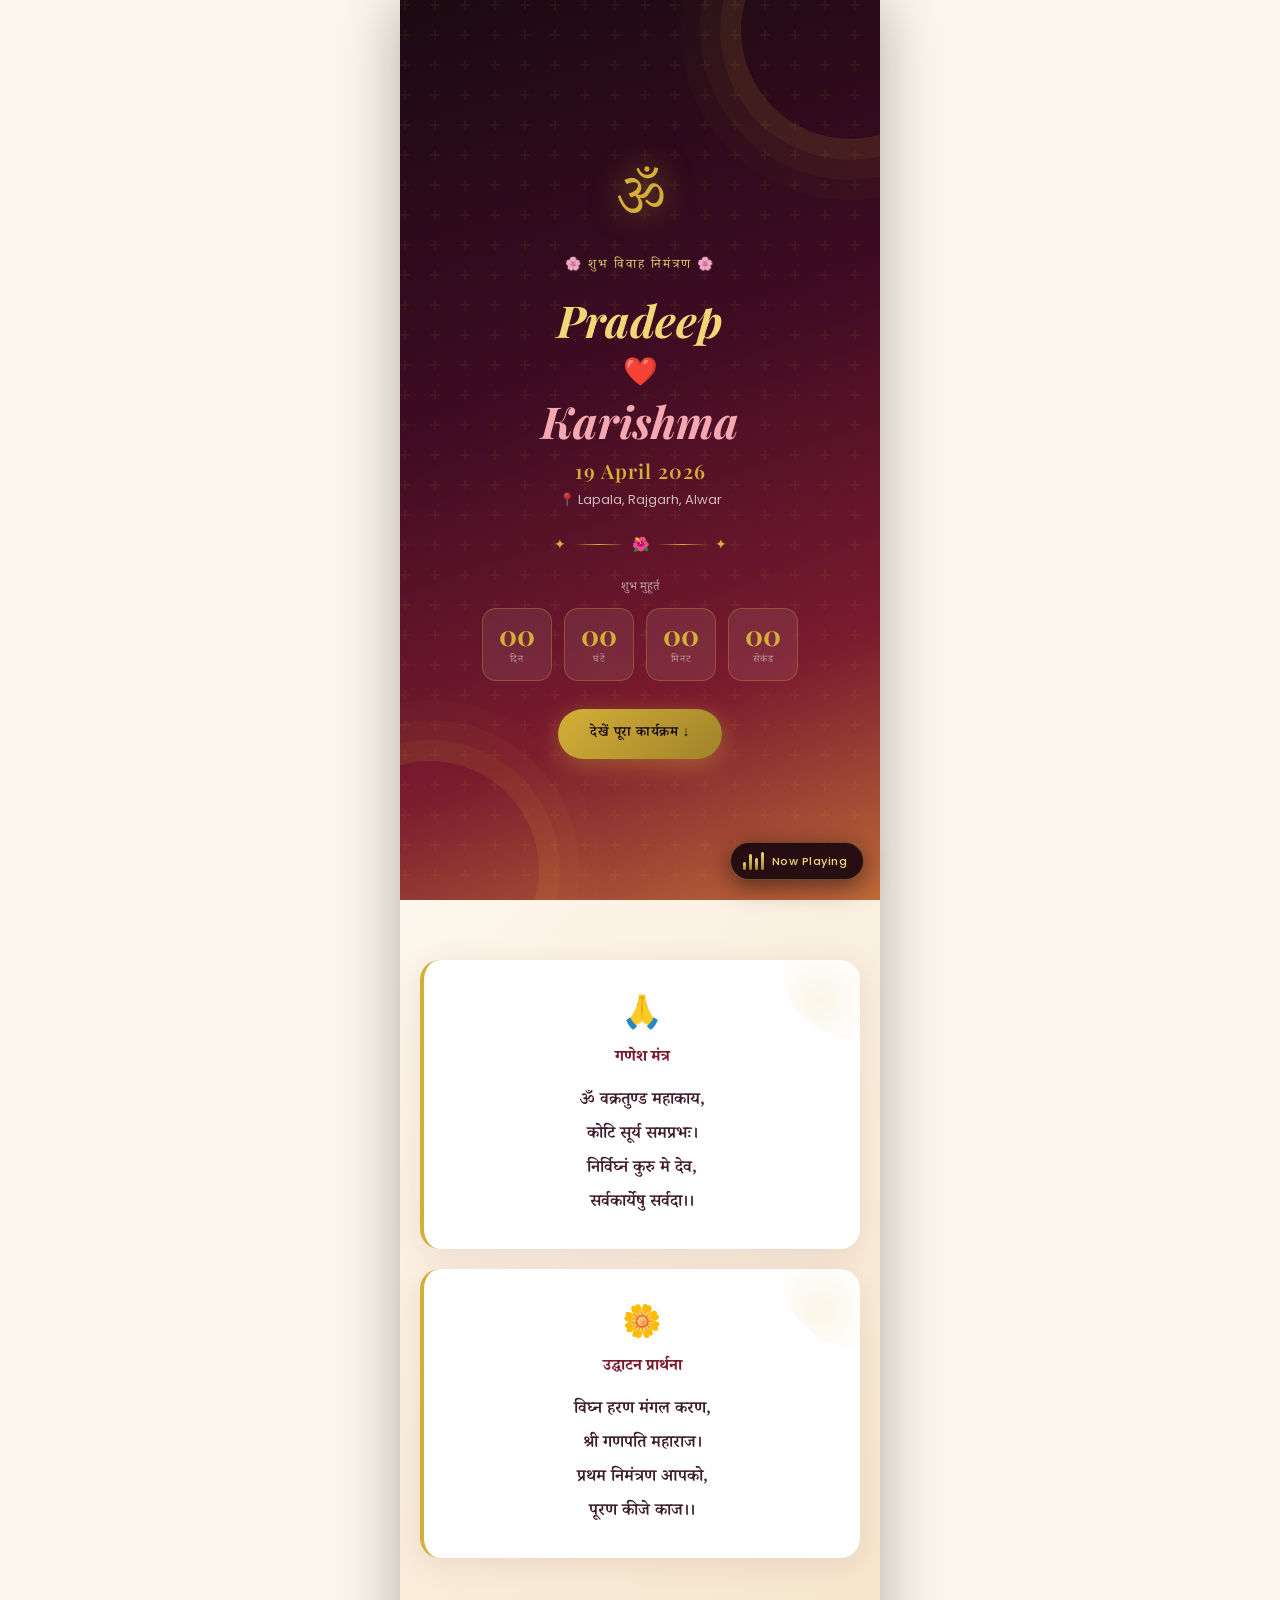
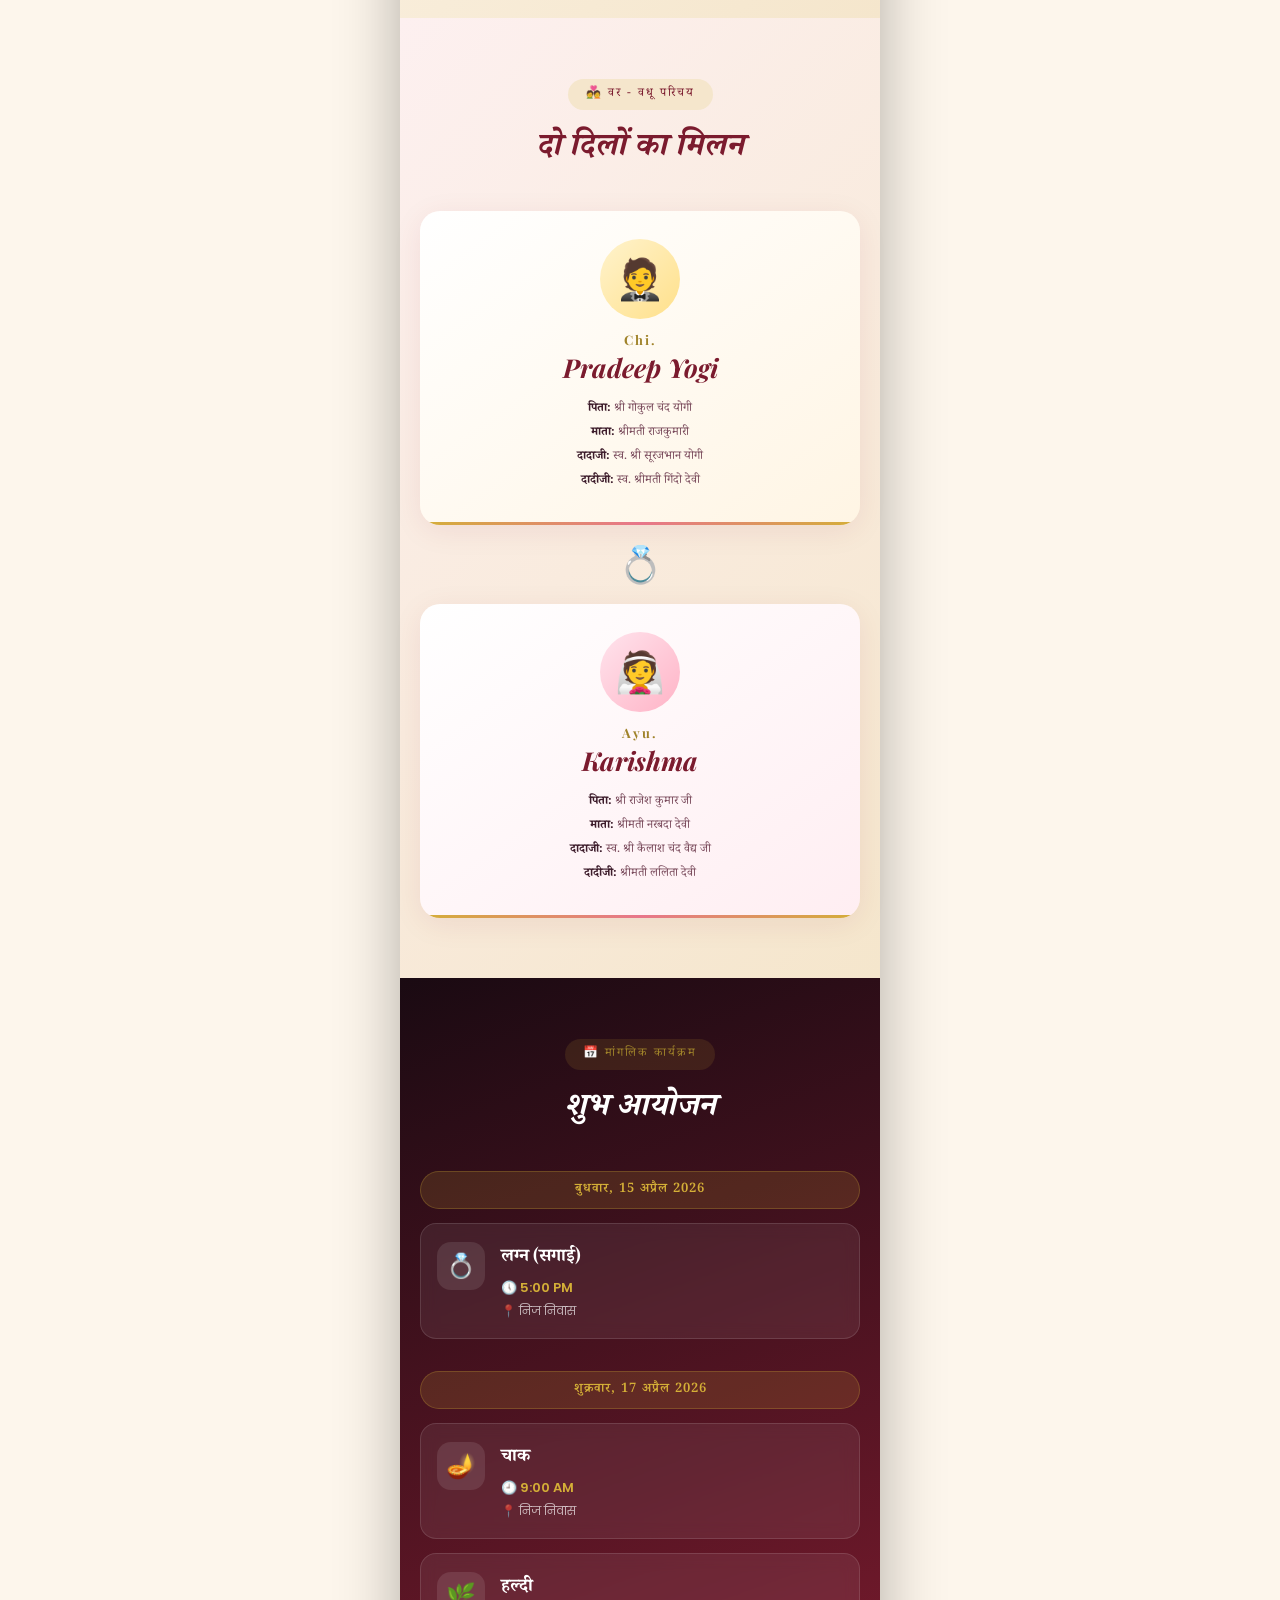
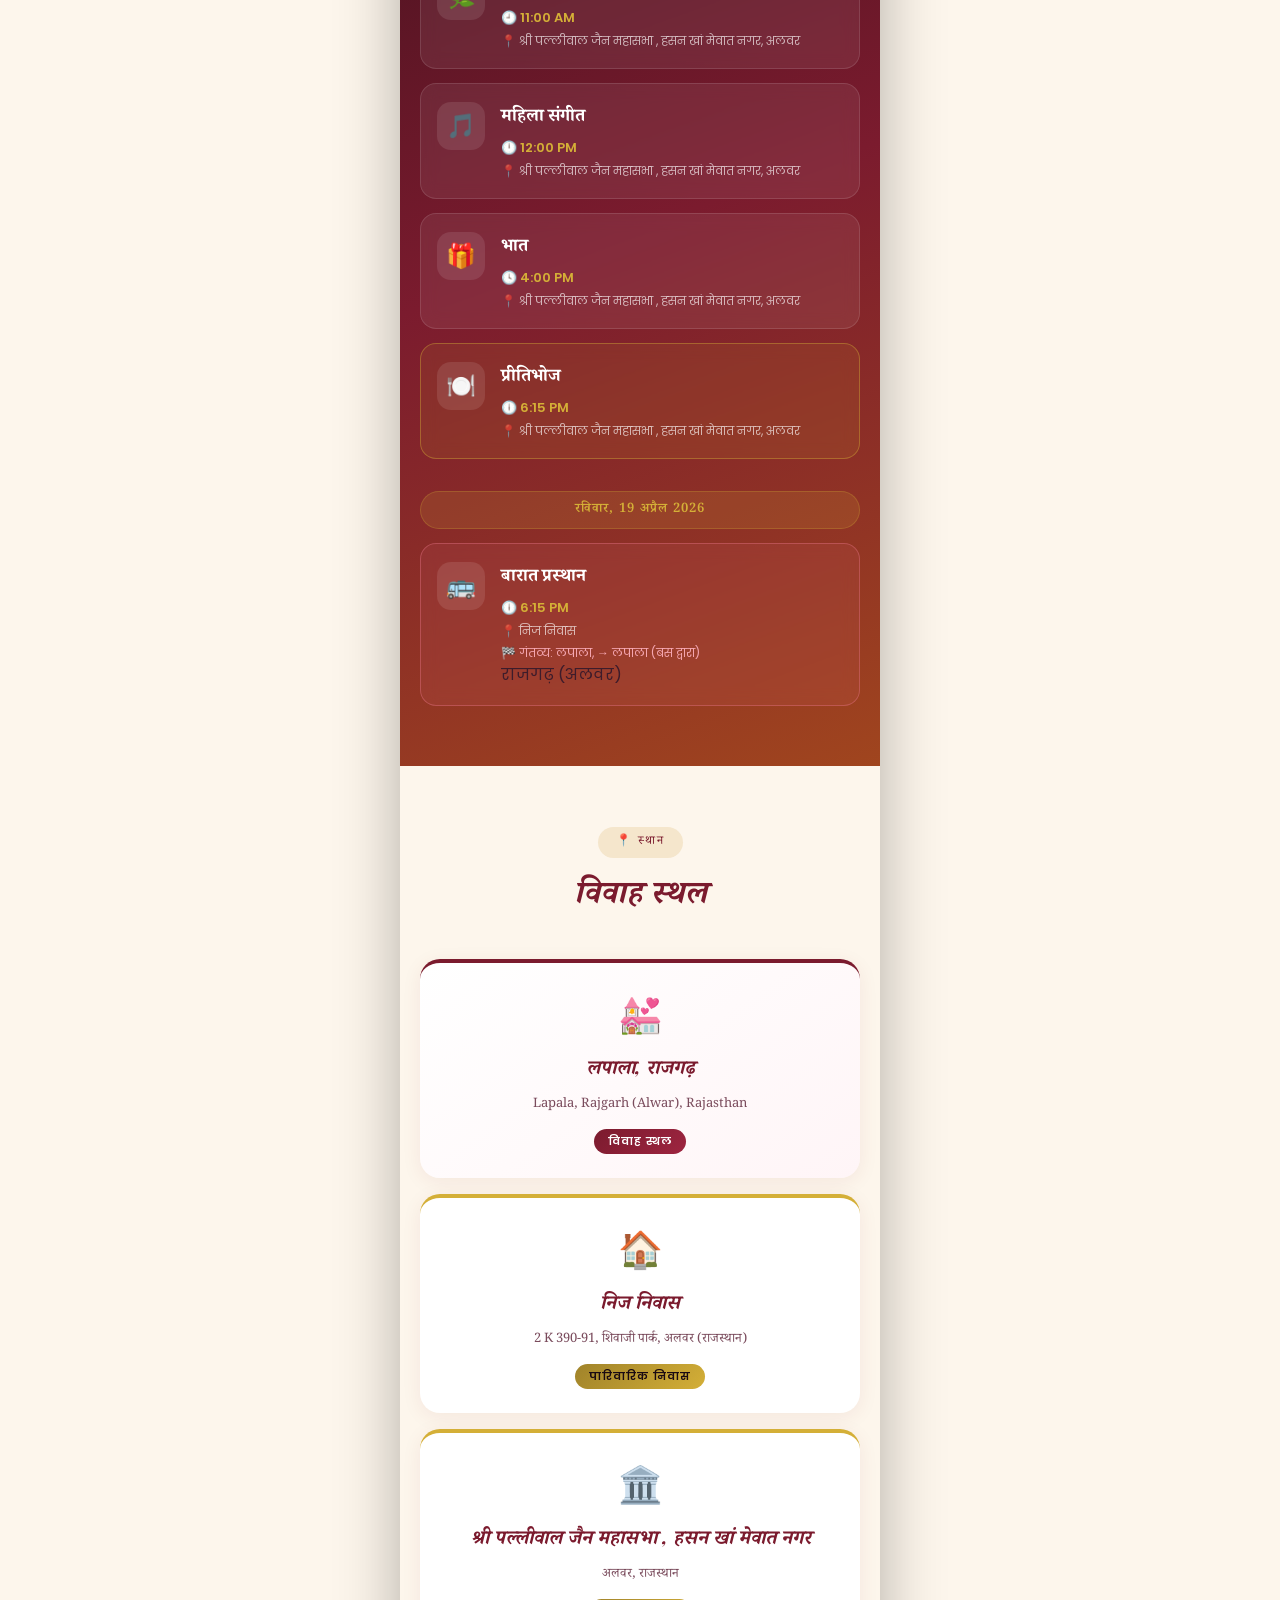
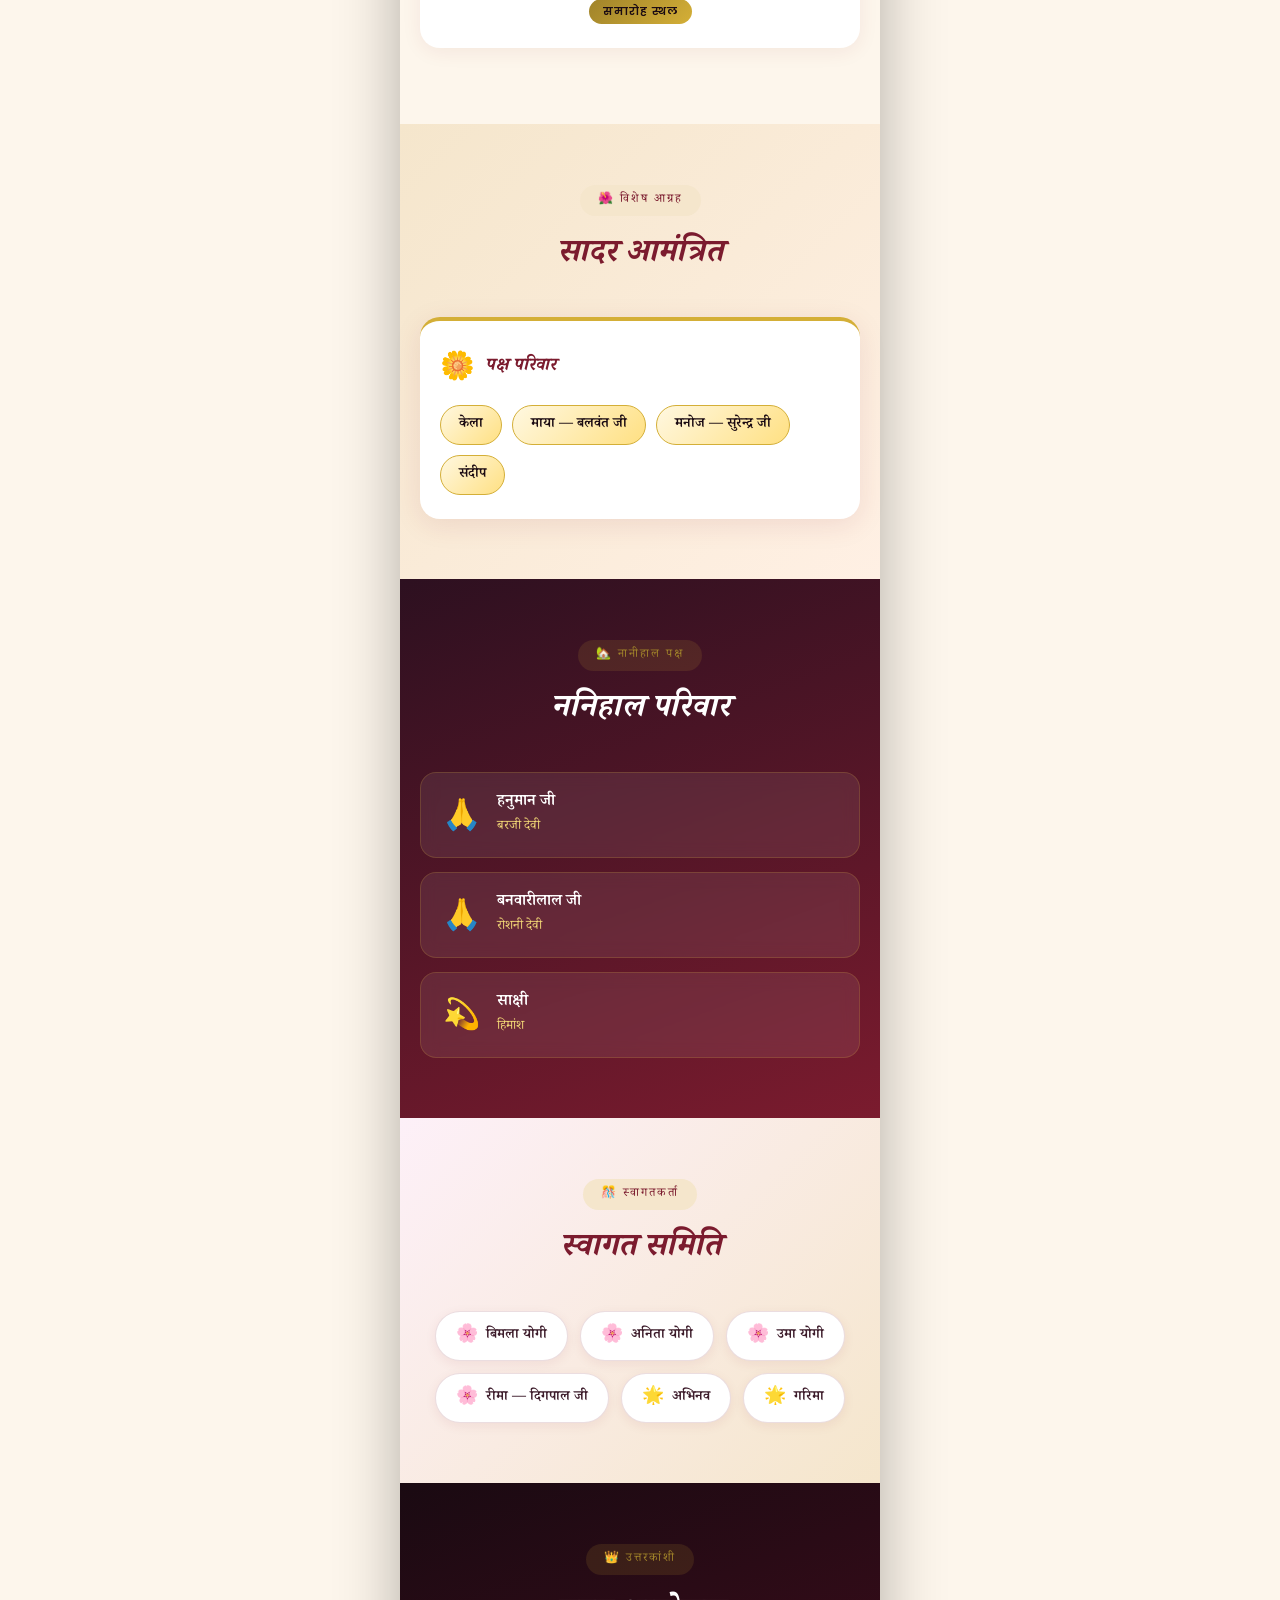
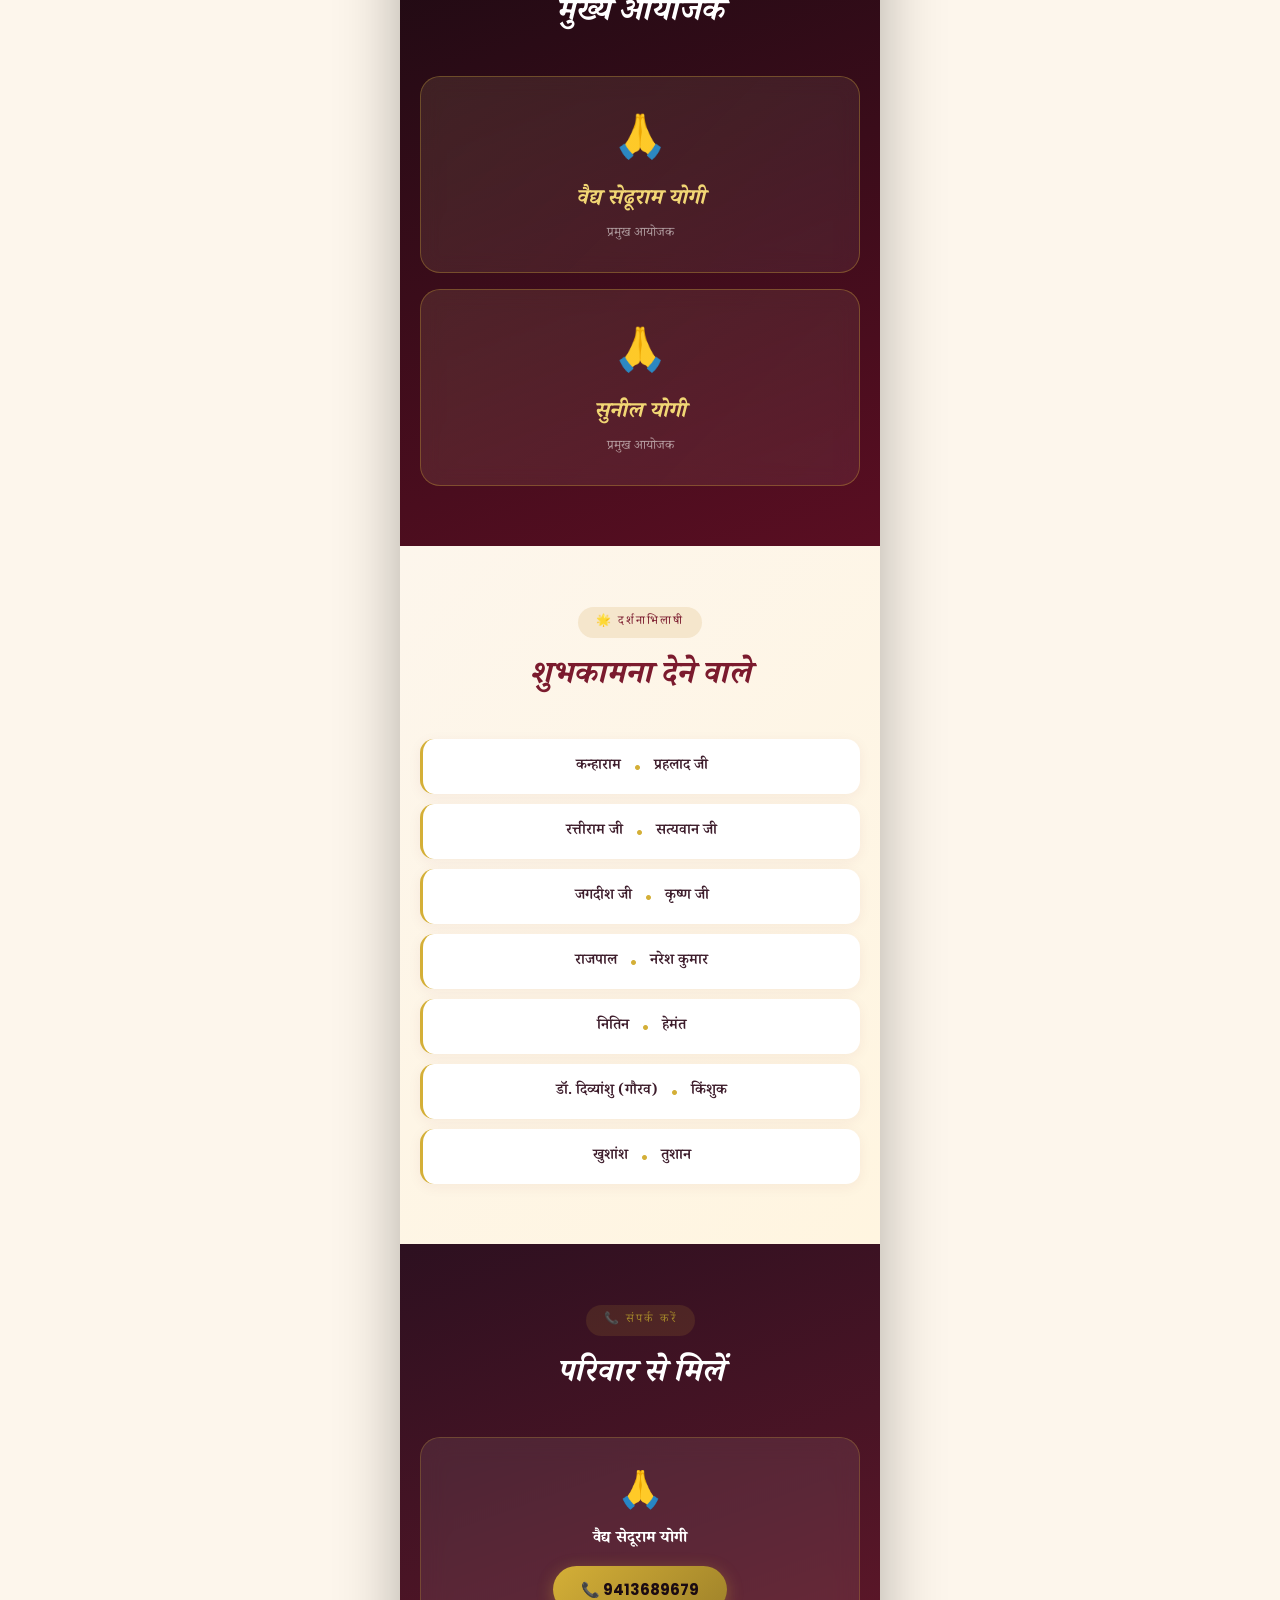
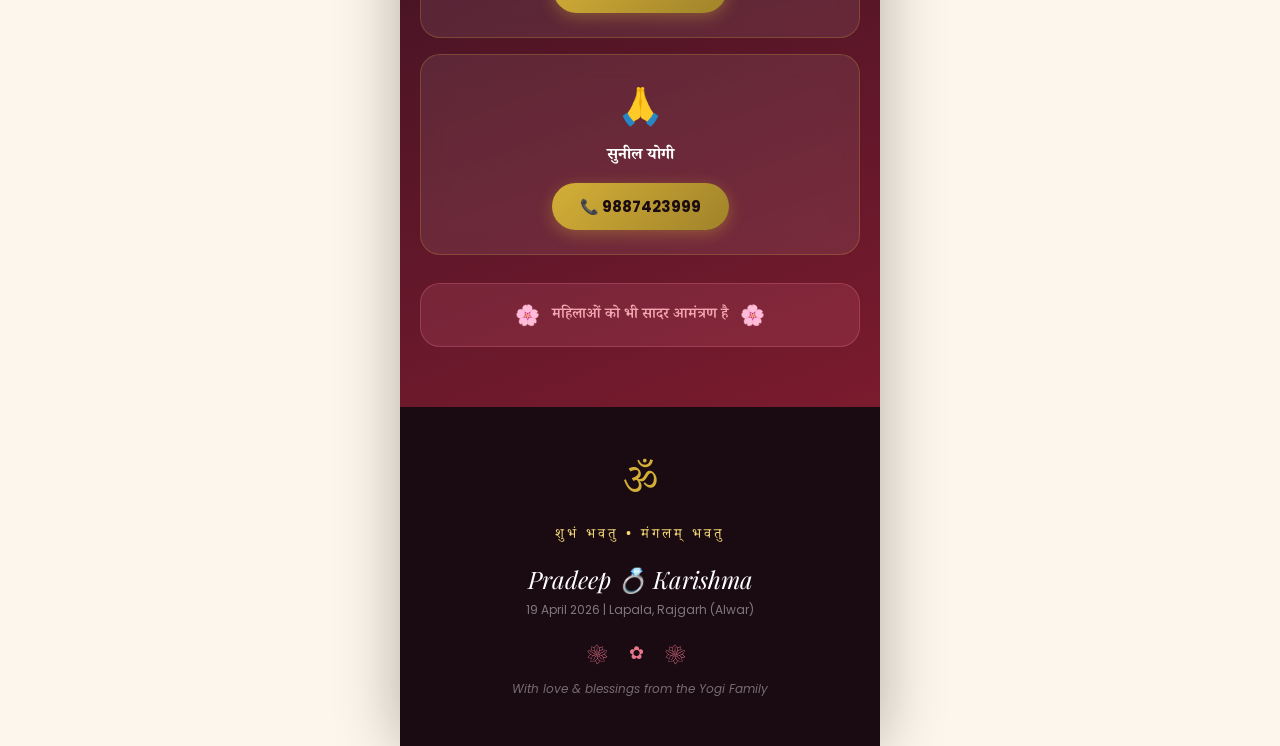
==== index.html @ bac04063 "changes" ====
<!DOCTYPE html>
<html lang="hi">

<head>
  <meta charset="UTF-8" />
  <meta name="viewport" content="width=device-width, initial-scale=1.0" />
  <title>Pradeep 💍 Karishma | Wedding Invitation</title>
  <meta name="description"
    content="You are cordially invited to the wedding celebration of Chi. Pradeep Yogi and Ayu. Karishma on 19 April 2026 at Lapala, Rajgarh (Alwar)." />
  <link rel="preconnect" href="https://fonts.googleapis.com" />
  <link rel="preconnect" href="https://fonts.gstatic.com" crossorigin />
  <link
    href="https://fonts.googleapis.com/css2?family=Playfair+Display:ital,wght@0,400;0,600;0,700;1,400;1,600&family=Poppins:wght@300;400;500;600&family=Noto+Serif+Devanagari:wght@400;600&display=swap"
    rel="stylesheet" />
  <link rel="stylesheet" href="style.css" />
</head>

<body>

  <!-- Floating Petals -->
  <div class="petals-container" id="petalsContainer"></div>

  <!-- ===== BACKGROUND MUSIC (local file – autoplay) ===== -->
  <audio id="bgMusic" autoplay loop preload="auto">
    <source src="song.mpeg" type="audio/mpeg" />
  </audio>

  <!-- Tiny floating music indicator -->
  <div class="music-indicator" id="musicIndicator" title="Click to pause/play">
    <div class="music-bars">
      <span></span><span></span><span></span><span></span>
    </div>
    <span class="mi-label">Now Playing</span>
  </div>

  <!-- ===== HERO SECTION ===== -->
  <section class="hero" id="hero">
    <div class="hero-overlay"></div>
    <div class="mandala-top"></div>
    <div class="mandala-bottom"></div>
    <div class="hero-content">
      <div class="om-symbol">ॐ</div>
      <p class="invite-label">🌸 शुभ विवाह निमंत्रण 🌸</p>
      <h1 class="couple-names">
        <span class="groom-name">Pradeep</span>
        <span class="amp-heart">❤️</span>
        <span class="bride-name">Karishma</span>
      </h1>
      <p class="wedding-date-hero">19 April 2026</p>
      <p class="location-hero">📍 Lapala, Rajgarh, Alwar</p>
      <div class="divider-ornament">
        <span>✦</span><span class="line"></span><span>🌺</span><span class="line"></span><span>✦</span>
      </div>
      <div class="countdown-wrapper">
        <p class="countdown-label">शुभ मुहूर्त</p>
        <div class="countdown" id="countdown">
          <div class="count-box"><span id="days">00</span><label>दिन</label></div>
          <div class="count-box"><span id="hours">00</span><label>घंटे</label></div>
          <div class="count-box"><span id="mins">00</span><label>मिनट</label></div>
          <div class="count-box"><span id="secs">00</span><label>सेकंड</label></div>
        </div>
      </div>
      <div class="hero-btns">
        <a href="#schedule" class="scroll-btn">देखें पूरा कार्यक्रम ↓</a>
      </div>
    </div>
  </section>

  <!-- ===== MANTRA SECTION ===== -->
  <section class="mantra-section" id="mantra">
    <div class="section-inner">
      <div class="mantra-card ganesh-card">
        <div class="mantra-icon">🙏</div>
        <h3>गणेश मंत्र</h3>
        <p class="mantra-text">ॐ वक्रतुण्ड महाकाय,<br /> कोटि सूर्य समप्रभः।<br />निर्विघ्नं कुरु मे
          देव,<br />सर्वकार्येषु सर्वदा।।</p>
      </div>
      <div class="mantra-card prayer-card">
        <div class="mantra-icon">🌼</div>
        <h3>उद्घाटन प्रार्थना</h3>
        <p class="mantra-text">विघ्न हरण मंगल करण,<br />श्री गणपति महाराज।<br />प्रथम निमंत्रण आपको,<br />पूरण कीजे
          काज।।</p>
      </div>
    </div>
  </section>

  <!-- ===== COUPLE SECTION ===== -->
  <section class="couple-section" id="couple">
    <div class="section-inner">
      <div class="section-header">
        <span class="section-tag">💑 वर - वधू परिचय</span>
        <h2>दो दिलों का मिलन</h2>
      </div>
      <div class="couple-cards">
        <div class="person-card groom-card">
          <div class="person-avatar groom-avatar">🤵</div>
          <h3 class="person-title">Chi.</h3>
          <h2 class="person-name">Pradeep Yogi</h2>
          <div class="person-detail">
            <p><strong>पिता:</strong> श्री गोकुल चंद योगी</p>
            <p><strong>माता:</strong> श्रीमती राजकुमारी</p>
            <p><strong>दादाजी:</strong> स्व. श्री सूरजभान योगी</p>
            <p><strong>दादीजी:</strong> स्व. श्रीमती गिंदो देवी</p>
          </div>
        </div>

        <div class="heart-connector">
          <div class="heart-pulse">💍</div>
        </div>

        <div class="person-card bride-card">
          <div class="person-avatar bride-avatar">👰</div>
          <h3 class="person-title">Ayu.</h3>
          <h2 class="person-name">Karishma</h2>
          <div class="person-detail">
            <p><strong>पिता:</strong> श्री राजेश कुमार जी</p>
            <p><strong>माता:</strong> श्रीमती नरबदा देवी</p>
            <p><strong>दादाजी:</strong> स्व. श्री कैलाश चंद वैद्य जी</p>
            <p><strong>दादीजी:</strong> श्रीमती ललिता देवी</p>
          </div>
        </div>
      </div>
    </div>
  </section>

  <!-- ===== SCHEDULE SECTION ===== -->
  <section class="schedule-section" id="schedule">
    <div class="section-inner">
      <div class="section-header light">
        <span class="section-tag">📅 मांगलिक कार्यक्रम</span>
        <h2>शुभ आयोजन</h2>
      </div>
      <div class="timeline">

        <!-- Day 1 -->
        <div class="day-group">
          <div class="day-label">बुधवार, 15 अप्रैल 2026</div>
          <div class="event-card">
            <div class="event-icon-wrap"><span class="event-icon">💍</span></div>
            <div class="event-info">
              <h4>लग्न (सगाई)</h4>
              <p class="event-time">🕔 5:00 PM</p>
              <p class="event-venue">📍 निज निवास</p>
            </div>
          </div>
        </div>

        <!-- Day 2 -->
        <div class="day-group">
          <div class="day-label">शुक्रवार, 17 अप्रैल 2026</div>
          <div class="event-card">
            <div class="event-icon-wrap"><span class="event-icon">🪔</span></div>
            <div class="event-info">
              <h4>चाक</h4>
              <p class="event-time">🕘 9:00 AM</p>
              <p class="event-venue">📍 निज निवास</p>
            </div>
          </div>
          <div class="event-card">
            <div class="event-icon-wrap"><span class="event-icon">🌿</span></div>
            <div class="event-info">
              <h4>हल्दी</h4>
              <p class="event-time">🕘 11:00 AM</p>
              <p class="event-venue">📍 श्री पल्लीवाल जैन महासभा , हसन खां मेवात नगर, अलवर</p>
            </div>
          </div>
          <div class="event-card">
            <div class="event-icon-wrap"><span class="event-icon">🎵</span></div>
            <div class="event-info">
              <h4>महिला संगीत</h4>
              <p class="event-time">🕛 12:00 PM</p>
              <p class="event-venue">📍 श्री पल्लीवाल जैन महासभा , हसन खां मेवात नगर, अलवर</p>
            </div>
          </div>
          <div class="event-card">
            <div class="event-icon-wrap"><span class="event-icon">🎁</span></div>
            <div class="event-info">
              <h4>भात</h4>
              <p class="event-time">🕓 4:00 PM</p>
              <p class="event-venue">📍 श्री पल्लीवाल जैन महासभा , हसन खां मेवात नगर, अलवर</p>
            </div>
          </div>
          <div class="event-card highlight-event">
            <div class="event-icon-wrap"><span class="event-icon">🍽️</span></div>
            <div class="event-info">
              <h4>प्रीतिभोज</h4>
              <p class="event-time">🕕 6:15 PM</p>
              <p class="event-venue">📍 श्री पल्लीवाल जैन महासभा , हसन खां मेवात नगर, अलवर</p>
            </div>
          </div>
        </div>

        <!-- Day 3 -->
        <div class="day-group">
          <div class="day-label">रविवार, 19 अप्रैल 2026</div>
          <div class="event-card highlight-event baraat-card">
            <div class="event-icon-wrap"><span class="event-icon">🚌</span></div>
            <div class="event-info">
              <h4>बारात प्रस्थान</h4>
              <p class="event-time">🕕 6:15 PM</p>
              <p class="event-venue">📍 निज निवास
              <p class="baraat-dest">🏁 गंतव्य: लपाला, → लपाला (बस द्वारा)</p>
              राजगढ़ (अलवर)</p>
            </div>
          </div>
        </div>

      </div>
    </div>
  </section>

  <!-- ===== VENUE SECTION ===== -->
  <section class="venue-section" id="venue">
    <div class="section-inner">
      <div class="section-header">
        <span class="section-tag">📍 स्थान</span>
        <h2>विवाह स्थल</h2>
      </div>
      <div class="venue-card main-venue">
        <div class="venue-icon">💒</div>
        <h3>लपाला, राजगढ़</h3>
        <p>Lapala, Rajgarh (Alwar), Rajasthan</p>
        <span class="venue-badge">विवाह स्थल</span>
      </div>
      <div class="venue-card">
        <div class="venue-icon">🏠</div>
        <h3>निज निवास</h3>
        <p>2 K 390-91, शिवाजी पार्क, अलवर (राजस्थान)</p>
        <span class="venue-badge secondary">पारिवारिक निवास</span>
      </div>
      <div class="venue-card">
        <div class="venue-icon">🏛️</div>
        <h3>श्री पल्लीवाल जैन महासभा , हसन खां मेवात नगर</h3>
        <p>अलवर, राजस्थान</p>
        <span class="venue-badge secondary">समारोह स्थल</span>
      </div>
    </div>
  </section>

  <!-- ===== VISHESH AAGRAH ===== -->
  <section class="vishesh-section" id="vishesh">
    <div class="section-inner">
      <div class="section-header">
        <span class="section-tag">🌺 विशेष आग्रह</span>
        <h2>सादर आमंत्रित</h2>
      </div>
      <div class="family-group-card">
        <div class="fgc-header"><span class="fgc-icon">🌼</span>
          <h3>पक्ष परिवार</h3>
        </div>
        <div class="name-pills">
          <span class="pill gold-pill">केला</span>
          <span class="pill gold-pill">माया — बलवंत जी</span>
          <span class="pill gold-pill">मनोज — सुरेन्द्र जी</span>
          <span class="pill gold-pill">संदीप</span>
        </div>
      </div>
    </div>
  </section>

  <!-- ===== NANIHAL PAKSH ===== -->
  <section class="nanihal-section" id="nanihal">
    <div class="section-inner">
      <div class="section-header light">
        <span class="section-tag">🏡 नानीहाल पक्ष</span>
        <h2>ननिहाल परिवार</h2>
      </div>
      <div class="family-trio">
        <div class="family-pair-card">
          <div class="pair-icon">🙏</div>
          <p class="pair-names">हनुमान जी<br /><span class="pair-sub">बरजी देवी</span></p>
        </div>
        <div class="family-pair-card">
          <div class="pair-icon">🙏</div>
          <p class="pair-names">बनवारीलाल जी<br /><span class="pair-sub">रोशनी देवी</span></p>
        </div>
        <div class="family-pair-card">
          <div class="pair-icon">💫</div>
          <p class="pair-names">साक्षी<br /><span class="pair-sub">हिमांश</span></p>
        </div>
      </div>
    </div>
  </section>

  <!-- ===== SWAGATKARTA ===== -->
  <section class="swagat-section" id="swagat">
    <div class="section-inner">
      <div class="section-header">
        <span class="section-tag">🎊 स्वागतकर्ता</span>
        <h2>स्वागत समिति</h2>
      </div>
      <div class="swagat-grid">
        <div class="swagat-chip"><span>🌸</span> बिमला योगी</div>
        <div class="swagat-chip"><span>🌸</span> अनिता योगी</div>
        <div class="swagat-chip"><span>🌸</span> उमा योगी</div>
        <div class="swagat-chip"><span>🌸</span> रीमा — दिगपाल जी</div>
        <div class="swagat-chip"><span>🌟</span> अभिनव</div>
        <div class="swagat-chip"><span>🌟</span> गरिमा</div>
      </div>
    </div>
  </section>

  <!-- ===== UTTARAKANSHI ===== -->
  <section class="uttara-section" id="uttara">
    <div class="section-inner">
      <div class="section-header light">
        <span class="section-tag">👑 उत्तरकांशी</span>
        <h2>मुख्य आयोजक</h2>
      </div>
      <div class="uttara-cards">
        <div class="uttara-card">
          <div class="uttara-avatar">🙏</div>
          <h3>वैद्य सेढूराम योगी</h3>
          <p>प्रमुख आयोजक</p>
        </div>
        <div class="uttara-card">
          <div class="uttara-avatar">🙏</div>
          <h3>सुनील योगी</h3>
          <p>प्रमुख आयोजक</p>
        </div>
      </div>
    </div>
  </section>

  <!-- ===== DARSHANABHILASHI ===== -->
  <section class="darshan-section" id="darshan">
    <div class="section-inner">
      <div class="section-header">
        <span class="section-tag">🌟 दर्शनाभिलाषी</span>
        <h2>शुभकामना देने वाले</h2>
      </div>
      <div class="darshan-grid">
        <div class="darshan-pair"><span class="d-name">कन्हाराम</span><span class="d-sep">•</span><span
            class="d-name">प्रहलाद जी</span></div>
        <div class="darshan-pair"><span class="d-name">रत्तीराम जी</span><span class="d-sep">•</span><span
            class="d-name">सत्यवान जी</span></div>
        <div class="darshan-pair"><span class="d-name">जगदीश जी</span><span class="d-sep">•</span><span
            class="d-name">कृष्ण जी</span></div>
        <div class="darshan-pair"><span class="d-name">राजपाल</span><span class="d-sep">•</span><span
            class="d-name">नरेश कुमार</span></div>
        <div class="darshan-pair"><span class="d-name">नितिन</span><span class="d-sep">•</span><span
            class="d-name">हेमंत</span></div>
        <div class="darshan-pair"><span class="d-name">डॉ. दिव्यांशु (गौरव)</span><span class="d-sep">•</span><span
            class="d-name">किंशुक</span></div>
        <div class="darshan-pair"><span class="d-name">खुशांश</span><span class="d-sep">•</span><span
            class="d-name">तुशान</span></div>
      </div>
    </div>
  </section>

  <!-- ===== CONTACT SECTION ===== -->
  <section class="contact-section" id="contact">
    <div class="section-inner">
      <div class="section-header light">
        <span class="section-tag">📞 संपर्क करें</span>
        <h2>परिवार से मिलें</h2>
      </div>
      <div class="contact-cards">
        <div class="contact-card">
          <div class="contact-avatar">🙏</div>
          <h4>वैद्य सेदूराम योगी</h4>
          <a href="tel:9413689679" class="phone-btn">📞 9413689679</a>
        </div>
        <div class="contact-card">
          <div class="contact-avatar">🙏</div>
          <h4>सुनील योगी</h4>
          <a href="tel:9887423999" class="phone-btn">📞 9887423999</a>
        </div>
      </div>
      <div class="ladies-note">
        <span>🌸</span>
        <p>महिलाओं को भी सादर आमंत्रण है</p>
        <span>🌸</span>
      </div>
    </div>
  </section>

  <!-- ===== FOOTER ===== -->
  <footer class="footer">
    <div class="footer-om">ॐ</div>
    <p class="footer-blessing">शुभं भवतु • मंगलम् भवतु</p>
    <p class="footer-names">Pradeep 💍 Karishma</p>
    <p class="footer-date">19 April 2026 | Lapala, Rajgarh (Alwar)</p>
    <div class="footer-divider">❀ ✿ ❀</div>
    <p class="footer-note">With love & blessings from the Yogi Family</p>
  </footer>

  <script src="script.js"></script>
</body>

</html>
---- style.css ----
/* ============================
   RESET & BASE
   ============================ */
*, *::before, *::after { box-sizing: border-box; margin: 0; padding: 0; }

:root {
  --gold:       #D4AF37;
  --gold-light: #F2D776;
  --gold-dark:  #A0832A;
  --maroon:     #7B1B2E;
  --maroon-light: #9E2540;
  --cream:      #FDF6EC;
  --cream-dark: #F5E6CC;
  --rose:       #E8768B;
  --rose-light: #F5A7B2;
  --deep:       #1A0A12;
  --deep2:      #2D1020;
  --text:       #3D1C2B;
  --text-light: #7A4B5C;
  --white:      #FFFFFF;
  --shadow:     0 8px 32px rgba(212,175,55,0.18);
  --radius:     20px;
  --font-serif: 'Playfair Display', 'Noto Serif Devanagari', serif;
  --font-body:  'Poppins', sans-serif;
  --font-deva:  'Noto Serif Devanagari', serif;
}

html { scroll-behavior: smooth; }

body {
  font-family: var(--font-body);
  background: var(--cream);
  color: var(--text);
  overflow-x: hidden;
  max-width: 480px;
  margin: 0 auto;
}

/* ============================
   FLOATING PETALS
   ============================ */
.petals-container {
  position: fixed; top: 0; left: 0; width: 100%; height: 100%;
  pointer-events: none; z-index: 9999; overflow: hidden;
}
.petal {
  position: absolute;
  top: -40px;
  font-size: 20px;
  animation: petalFall linear infinite;
  opacity: 0.7;
}
@keyframes petalFall {
  0%   { transform: translateY(0) rotate(0deg);   opacity: 0.8; }
  100% { transform: translateY(110vh) rotate(720deg); opacity: 0; }
}

/* ============================
   HERO SECTION
   ============================ */
.hero {
  position: relative;
  min-height: 100vh;
  background: linear-gradient(160deg, #1A0A12 0%, #3D0B22 40%, #7B1B2E 75%, #C06B3A 100%);
  display: flex; align-items: center; justify-content: center;
  overflow: hidden;
  padding: 60px 24px 40px;
}
.hero-overlay {
  position: absolute; inset: 0;
  background: url("data:image/svg+xml,%3Csvg width='60' height='60' viewBox='0 0 60 60' xmlns='http://www.w3.org/2000/svg'%3E%3Cg fill='none' fill-rule='evenodd'%3E%3Cg fill='%23D4AF37' fill-opacity='0.06'%3E%3Cpath d='M36 34v-4h-2v4h-4v2h4v4h2v-4h4v-2h-4zm0-30V0h-2v4h-4v2h4v4h2V6h4V4h-4zM6 34v-4H4v4H0v2h4v4h2v-4h4v-2H6zM6 4V0H4v4H0v2h4v4h2V6h4V4H6z'/%3E%3C/g%3E%3C/g%3E%3C/svg%3E");
}

/* Mandala decorations */
.mandala-top, .mandala-bottom {
  position: absolute;
  width: 220px; height: 220px;
  border-radius: 50%;
  border: 1px solid rgba(212,175,55,0.15);
  pointer-events: none;
}
.mandala-top {
  top: -80px; right: -80px;
  box-shadow: 0 0 0 20px rgba(212,175,55,0.06),
              0 0 0 40px rgba(212,175,55,0.04),
              0 0 0 60px rgba(212,175,55,0.02);
}
.mandala-bottom {
  bottom: -80px; left: -80px;
  box-shadow: 0 0 0 20px rgba(212,175,55,0.06),
              0 0 0 40px rgba(212,175,55,0.04),
              0 0 0 60px rgba(212,175,55,0.02);
}

.hero-content {
  position: relative; z-index: 2;
  text-align: center; width: 100%;
}
.om-symbol {
  font-family: var(--font-deva);
  font-size: 56px;
  color: var(--gold);
  text-shadow: 0 0 30px rgba(212,175,55,0.6);
  animation: glow 3s ease-in-out infinite alternate;
  margin-bottom: 8px;
}
@keyframes glow {
  from { text-shadow: 0 0 20px rgba(212,175,55,0.4); }
  to   { text-shadow: 0 0 50px rgba(212,175,55,0.9), 0 0 80px rgba(212,175,55,0.4); }
}
.invite-label {
  font-family: var(--font-deva);
  color: var(--gold-light);
  font-size: 13px;
  letter-spacing: 2px;
  margin-bottom: 20px;
  opacity: 0.9;
}
.couple-names {
  font-family: var(--font-serif);
  font-size: 44px;
  line-height: 1.1;
  margin-bottom: 12px;
  display: flex; flex-direction: column; align-items: center; gap: 4px;
}
.groom-name { color: var(--gold-light); font-style: italic; }
.amp-heart  { font-size: 28px; line-height: 1.6; }
.bride-name { color: var(--rose-light); font-style: italic; }

.wedding-date-hero {
  font-family: var(--font-serif);
  font-size: 20px;
  color: var(--gold);
  font-weight: 600;
  letter-spacing: 1px;
  margin-bottom: 6px;
}
.location-hero {
  color: rgba(255,255,255,0.7);
  font-size: 13px;
  margin-bottom: 24px;
}
.divider-ornament {
  display: flex; align-items: center; gap: 8px;
  justify-content: center;
  margin-bottom: 24px;
}
.divider-ornament span { color: var(--gold); font-size: 14px; }
.divider-ornament .line {
  flex: 1; max-width: 50px; height: 1px;
  background: linear-gradient(90deg, transparent, var(--gold), transparent);
}

/* Countdown */
.countdown-wrapper { margin-bottom: 28px; }
.countdown-label {
  font-family: var(--font-deva);
  color: rgba(255,255,255,0.6);
  font-size: 12px;
  margin-bottom: 10px;
}
.countdown {
  display: flex; gap: 12px; justify-content: center;
}
.count-box {
  background: rgba(255,255,255,0.08);
  border: 1px solid rgba(212,175,55,0.3);
  border-radius: 14px;
  padding: 12px 16px;
  min-width: 66px;
  text-align: center;
  backdrop-filter: blur(10px);
}
.count-box span {
  display: block; font-size: 28px; font-weight: 700;
  color: var(--gold); font-family: var(--font-serif);
  line-height: 1;
}
.count-box label {
  font-size: 10px; color: rgba(255,255,255,0.5);
  font-family: var(--font-deva);
  letter-spacing: 1px; margin-top: 4px; display: block;
}

.scroll-btn {
  display: inline-block;
  background: linear-gradient(135deg, var(--gold), var(--gold-dark));
  color: var(--deep);
  font-family: var(--font-deva);
  font-weight: 600;
  font-size: 14px;
  padding: 14px 32px;
  border-radius: 50px;
  text-decoration: none;
  box-shadow: 0 6px 24px rgba(212,175,55,0.4);
  transition: transform 0.2s, box-shadow 0.2s;
  letter-spacing: 0.5px;
}
.scroll-btn:hover { transform: translateY(-3px); box-shadow: 0 10px 32px rgba(212,175,55,0.55); }

/* ============================
   SECTION COMMONS
   ============================ */
section { padding: 60px 0; }
.section-inner { padding: 0 20px; }
.section-header { text-align: center; margin-bottom: 36px; }
.section-tag {
  display: inline-block;
  font-family: var(--font-deva);
  font-size: 12px;
  letter-spacing: 2px;
  color: var(--maroon);
  background: var(--cream-dark);
  padding: 6px 18px; border-radius: 50px;
  margin-bottom: 10px;
}
.section-header h2 {
  font-family: var(--font-serif);
  font-size: 32px; color: var(--maroon);
  font-style: italic;
}
.section-header.light .section-tag { color: var(--gold-dark); background: rgba(212,175,55,0.12); }
.section-header.light h2 { color: var(--white); }

/* ============================
   MANTRA SECTION
   ============================ */
.mantra-section {
  background: linear-gradient(135deg, var(--cream) 0%, var(--cream-dark) 100%);
  padding: 60px 0;
}
.mantra-section .section-inner {
  display: flex; flex-direction: column; gap: 20px;
}
.mantra-card {
  background: var(--white);
  border-radius: var(--radius);
  padding: 28px 24px;
  text-align: center;
  box-shadow: 0 6px 30px rgba(123,27,46,0.10);
  border-left: 4px solid var(--gold);
  position: relative; overflow: hidden;
}
.mantra-card::before {
  content: '';
  position: absolute; top: 0; right: 0;
  width: 80px; height: 80px;
  background: radial-gradient(circle, rgba(212,175,55,0.12), transparent);
  border-radius: 0 20px 0 80px;
}
.mantra-icon { font-size: 32px; margin-bottom: 8px; }
.mantra-card h3 {
  font-family: var(--font-serif);
  font-size: 16px; color: var(--maroon);
  margin-bottom: 14px; font-weight: 700;
}
.mantra-text {
  font-family: var(--font-deva);
  font-size: 17px;
  line-height: 2;
  color: var(--text);
  font-weight: 600;
}

/* ============================
   COUPLE SECTION
   ============================ */
.couple-section {
  background: linear-gradient(135deg, #FDF0F0, var(--cream-dark));
}
.couple-cards {
  display: flex;
  flex-direction: column;
  align-items: center;
  gap: 0;
}
.person-card {
  background: var(--white);
  border-radius: var(--radius);
  padding: 28px 20px;
  text-align: center;
  width: 100%;
  box-shadow: 0 6px 30px rgba(123,27,46,0.08);
  position: relative; overflow: hidden;
}
.groom-card { background: linear-gradient(145deg, #fff, #FFF5E4); }
.bride-card  { background: linear-gradient(145deg, #fff, #FFEEF2); }

.person-card::after {
  content: '';
  position: absolute; bottom: 0; left: 0; right: 0;
  height: 3px;
  background: linear-gradient(90deg, var(--gold), var(--rose), var(--gold));
}
.person-avatar {
  width: 80px; height: 80px; border-radius: 50%;
  display: flex; align-items: center; justify-content: center;
  font-size: 40px; margin: 0 auto 12px;
}
.groom-avatar { background: linear-gradient(135deg, #FFF3CD, #FFE08A); }
.bride-avatar  { background: linear-gradient(135deg, #FFE4ED, #FFB3C6); }

.person-title {
  font-family: var(--font-serif);
  color: var(--gold-dark); font-size: 13px;
  margin-bottom: 2px; letter-spacing: 2px;
}
.person-name {
  font-family: var(--font-serif);
  font-size: 26px; color: var(--maroon);
  font-style: italic; margin-bottom: 16px;
}
.person-detail p {
  font-size: 12px; color: var(--text-light);
  margin-bottom: 6px; line-height: 1.5;
  font-family: var(--font-deva);
}
.person-detail strong { color: var(--text); }

.heart-connector {
  padding: 12px 0;
  display: flex; align-items: center; justify-content: center;
}
.heart-pulse {
  font-size: 36px;
  animation: heartbeat 1.2s ease-in-out infinite;
}
@keyframes heartbeat {
  0%, 100% { transform: scale(1); }
  50%       { transform: scale(1.25); }
}

/* ============================
   SCHEDULE SECTION
   ============================ */
.schedule-section {
  background: linear-gradient(160deg, var(--deep) 0%, var(--maroon) 60%, #A0451E 100%);
}
.timeline { display: flex; flex-direction: column; gap: 32px; }
.day-group { display: flex; flex-direction: column; gap: 14px; }
.day-label {
  font-family: var(--font-deva);
  font-size: 13px; font-weight: 600;
  color: var(--gold);
  letter-spacing: 1px;
  padding: 8px 16px;
  background: rgba(212,175,55,0.15);
  border-radius: 50px;
  text-align: center;
  border: 1px solid rgba(212,175,55,0.25);
}
.event-card {
  display: flex; align-items: flex-start; gap: 16px;
  background: rgba(255,255,255,0.07);
  border: 1px solid rgba(255,255,255,0.12);
  border-radius: 16px;
  padding: 18px 16px;
  backdrop-filter: blur(8px);
  transition: transform 0.2s, background 0.2s;
}
.event-card:active { transform: scale(0.98); background: rgba(255,255,255,0.12); }
.highlight-event {
  border-color: rgba(212,175,55,0.4);
  background: rgba(212,175,55,0.1);
}
.baraat-card { border-color: rgba(232,118,139,0.4); background: rgba(232,118,139,0.1); }
.event-icon-wrap {
  width: 48px; height: 48px; min-width: 48px;
  border-radius: 14px; background: rgba(255,255,255,0.1);
  display: flex; align-items: center; justify-content: center;
  font-size: 24px;
}
.event-info { flex: 1; }
.event-info h4 {
  font-family: var(--font-serif);
  font-size: 18px; color: var(--white);
  margin-bottom: 6px;
}
.event-time {
  font-size: 13px; color: var(--gold);
  font-weight: 600; margin-bottom: 4px;
}
.event-venue { font-size: 12px; color: rgba(255,255,255,0.65); }
.baraat-dest  { font-size: 12px; color: var(--rose-light); margin-top: 4px; }

/* ============================
   VENUE SECTION
   ============================ */
.venue-section { background: var(--cream); }
.venue-card {
  background: var(--white);
  border-radius: var(--radius);
  padding: 24px 20px;
  margin-bottom: 16px;
  box-shadow: 0 4px 20px rgba(123,27,46,0.07);
  text-align: center;
  border-top: 4px solid var(--gold);
  transition: transform 0.2s;
}
.venue-card:hover { transform: translateY(-4px); }
.main-venue { border-top-color: var(--maroon); background: linear-gradient(145deg, #fff, #FFF5F7); }
.venue-icon { font-size: 36px; margin-bottom: 10px; }
.venue-card h3 {
  font-family: var(--font-serif);
  font-size: 20px; color: var(--maroon);
  font-style: italic; margin-bottom: 8px;
}
.venue-card p { font-size: 13px; color: var(--text-light); font-family: var(--font-deva); margin-bottom: 12px; }
.venue-badge {
  display: inline-block; font-size: 11px; font-weight: 600;
  padding: 4px 14px; border-radius: 50px;
  background: linear-gradient(135deg, var(--maroon), var(--maroon-light));
  color: var(--white); letter-spacing: 1px;
}
.venue-badge.secondary {
  background: linear-gradient(135deg, var(--gold-dark), var(--gold));
  color: var(--deep);
}

/* ============================
   CONTACT SECTION
   ============================ */
.contact-section {
  background: linear-gradient(160deg, var(--deep2) 0%, var(--maroon) 100%);
}
.contact-cards {
  display: flex; flex-direction: column; gap: 16px;
  margin-bottom: 28px;
}
.contact-card {
  background: rgba(255,255,255,0.08);
  border: 1px solid rgba(212,175,55,0.25);
  border-radius: var(--radius);
  padding: 24px 20px;
  text-align: center;
  backdrop-filter: blur(12px);
}
.contact-avatar { font-size: 36px; margin-bottom: 10px; }
.contact-card h4 {
  font-family: var(--font-deva);
  font-size: 16px; color: var(--white);
  margin-bottom: 14px;
}
.phone-btn {
  display: inline-block;
  background: linear-gradient(135deg, var(--gold), var(--gold-dark));
  color: var(--deep);
  font-weight: 700; font-size: 15px;
  padding: 12px 28px;
  border-radius: 50px;
  text-decoration: none;
  box-shadow: 0 4px 16px rgba(212,175,55,0.35);
  transition: transform 0.2s;
}
.phone-btn:hover { transform: translateY(-2px); }
.ladies-note {
  display: flex; align-items: center; gap: 12px;
  justify-content: center;
  background: rgba(232,118,139,0.15);
  border: 1px solid rgba(232,118,139,0.3);
  border-radius: var(--radius);
  padding: 16px 20px;
}
.ladies-note span { font-size: 20px; }
.ladies-note p {
  font-family: var(--font-deva);
  color: var(--rose-light); font-size: 15px; font-weight: 600;
}

/* ============================
   FOOTER
   ============================ */
.footer {
  background: var(--deep);
  padding: 48px 20px;
  text-align: center;
}
.footer-om {
  font-family: var(--font-deva);
  font-size: 40px; color: var(--gold);
  margin-bottom: 8px;
}
.footer-blessing {
  font-family: var(--font-deva);
  font-size: 14px; color: var(--gold-light);
  letter-spacing: 3px; margin-bottom: 16px;
}
.footer-names {
  font-family: var(--font-serif);
  font-size: 24px; color: var(--white);
  font-style: italic; margin-bottom: 6px;
}
.footer-date { font-size: 12px; color: rgba(255,255,255,0.45); margin-bottom: 20px; }
.footer-divider { font-size: 18px; color: var(--rose); margin-bottom: 14px; letter-spacing: 8px; }
.footer-note { font-size: 12px; color: rgba(255,255,255,0.4); font-style: italic; }

/* ============================
   ANIMATIONS (AOS-like)
   ============================ */
.fade-up {
  opacity: 0; transform: translateY(30px);
  transition: opacity 0.7s ease, transform 0.7s ease;
}
.fade-up.visible { opacity: 1; transform: translateY(0); }

.hero-btns { display: flex; justify-content: center; gap: 12px; flex-wrap: wrap; }

/* ============================
   FLOATING MUSIC INDICATOR
   ============================ */
.music-indicator {
  position: fixed;
  bottom: 20px;
  right: 16px;
  z-index: 10000;
  display: flex;
  align-items: center;
  gap: 8px;
  background: rgba(20, 4, 14, 0.88);
  border: 1px solid rgba(212,175,55,0.4);
  border-radius: 50px;
  padding: 9px 16px 9px 12px;
  cursor: pointer;
  backdrop-filter: blur(16px);
  box-shadow: 0 6px 24px rgba(0,0,0,0.5);
  transition: transform 0.2s, box-shadow 0.2s;
  user-select: none;
}
.music-indicator:hover {
  transform: translateY(-3px);
  box-shadow: 0 10px 32px rgba(212,175,55,0.25);
}
.music-indicator.paused .music-bars span { animation-play-state: paused; }

/* Equalizer bars */
.music-bars {
  display: flex; align-items: flex-end;
  gap: 3px; height: 18px;
}
.music-bars span {
  display: block;
  width: 3px;
  border-radius: 2px;
  background: linear-gradient(to top, var(--gold-dark), var(--gold-light));
  animation: equalizer 0.8s ease-in-out infinite alternate;
}
.music-bars span:nth-child(1) { height: 8px;  animation-delay: 0s;    animation-duration: 0.7s; }
.music-bars span:nth-child(2) { height: 16px; animation-delay: 0.15s; animation-duration: 0.9s; }
.music-bars span:nth-child(3) { height: 12px; animation-delay: 0.3s;  animation-duration: 0.6s; }
.music-bars span:nth-child(4) { height: 18px; animation-delay: 0.45s; animation-duration: 0.8s; }
@keyframes equalizer {
  from { transform: scaleY(0.3); opacity: 0.7; }
  to   { transform: scaleY(1);   opacity: 1; }
}

.mi-label {
  font-size: 11px;
  color: var(--gold-light);
  font-family: var(--font-body);
  font-weight: 500;
  letter-spacing: 0.5px;
  white-space: nowrap;
}
@media (min-width: 481px) {
  .music-indicator { right: calc(50% - 240px + 16px); }
}


/* ============================
   VISHESH AAGRAH
   ============================ */
.vishesh-section { background: linear-gradient(135deg, var(--cream-dark), #FFF0E4); }
.family-group-card {
  background: var(--white);
  border-radius: var(--radius);
  padding: 24px 20px;
  box-shadow: 0 6px 28px rgba(123,27,46,0.10);
  border-top: 4px solid var(--gold);
}
.fgc-header {
  display: flex; align-items: center; gap: 10px;
  margin-bottom: 18px;
}
.fgc-icon { font-size: 28px; }
.fgc-header h3 {
  font-family: var(--font-serif);
  font-size: 18px; color: var(--maroon); font-style: italic;
}
.name-pills { display: flex; flex-wrap: wrap; gap: 10px; }
.pill {
  display: inline-flex; align-items: center;
  padding: 8px 18px; border-radius: 50px;
  font-family: var(--font-deva);
  font-size: 14px; font-weight: 600;
}
.gold-pill {
  background: linear-gradient(135deg, #FFF8E1, #FFE082);
  color: var(--deep); border: 1px solid var(--gold);
}
.rose-pill {
  background: linear-gradient(135deg, #FFE4ED, #FFB3C6);
  color: var(--maroon); border: 1px solid var(--rose);
}

/* ============================
   NANIHAL PAKSH
   ============================ */
.nanihal-section {
  background: linear-gradient(160deg, #2D1020 0%, var(--maroon) 100%);
}
.family-trio { display: flex; flex-direction: column; gap: 14px; }
.family-pair-card {
  display: flex; align-items: center; gap: 16px;
  background: rgba(255,255,255,0.08);
  border: 1px solid rgba(212,175,55,0.2);
  border-radius: 16px; padding: 18px 20px;
  backdrop-filter: blur(8px);
}
.pair-icon { font-size: 30px; min-width: 40px; text-align: center; }
.pair-names {
  font-family: var(--font-deva);
  font-size: 16px; color: var(--white); font-weight: 600;
  line-height: 1.5;
}
.pair-sub {
  font-size: 13px; color: var(--gold-light);
  font-weight: 400;
}

/* ============================
   SWAGATKARTA
   ============================ */
.swagat-section { background: linear-gradient(135deg, #FDF0F8, var(--cream-dark)); }
.swagat-grid { display: flex; flex-wrap: wrap; gap: 12px; justify-content: center; }
.swagat-chip {
  display: flex; align-items: center; gap: 8px;
  background: var(--white);
  border: 1px solid rgba(123,27,46,0.15);
  border-radius: 50px;
  padding: 10px 20px;
  font-family: var(--font-deva);
  font-size: 14px; color: var(--text);
  font-weight: 600;
  box-shadow: 0 3px 12px rgba(123,27,46,0.07);
  transition: transform 0.2s, box-shadow 0.2s;
}
.swagat-chip:hover { transform: translateY(-2px); box-shadow: 0 6px 20px rgba(123,27,46,0.14); }
.swagat-chip span { font-size: 18px; }

/* ============================
   UTTARAKANSHI
   ============================ */
.uttara-section {
  background: linear-gradient(160deg, var(--deep) 0%, #5A0E22 100%);
}
.uttara-cards { display: flex; flex-direction: column; gap: 16px; }
.uttara-card {
  background: rgba(255,255,255,0.06);
  border: 1px solid rgba(212,175,55,0.35);
  border-radius: var(--radius); padding: 28px 20px;
  text-align: center; backdrop-filter: blur(10px);
  position: relative; overflow: hidden;
}
.uttara-card::before {
  content: '';
  position: absolute; inset: 0;
  background: linear-gradient(135deg, rgba(212,175,55,0.06), transparent);
}
.uttara-avatar {
  font-size: 42px; margin-bottom: 12px;
  display: block;
}
.uttara-card h3 {
  font-family: var(--font-serif);
  font-size: 22px; color: var(--gold-light);
  font-style: italic; margin-bottom: 6px;
}
.uttara-card p {
  font-family: var(--font-deva);
  font-size: 13px; color: rgba(255,255,255,0.55);
}

/* ============================
   DARSHANABHILASHI
   ============================ */
.darshan-section {
  background: linear-gradient(135deg, var(--cream) 0%, #FFF5E0 100%);
}
.darshan-grid { display: flex; flex-direction: column; gap: 10px; }
.darshan-pair {
  display: flex; align-items: center; justify-content: center;
  gap: 12px;
  background: var(--white);
  border-radius: 14px; padding: 14px 20px;
  box-shadow: 0 3px 14px rgba(123,27,46,0.06);
  border-left: 3px solid var(--gold);
  flex-wrap: wrap;
}
.d-name {
  font-family: var(--font-deva);
  font-size: 15px; color: var(--text); font-weight: 600;
}
.d-sep {
  font-size: 18px; color: var(--gold);
  font-weight: 700; flex-shrink: 0;
}

/* ============================
   RESPONSIVE TWEAKS
   ============================ */
@media (max-width: 380px) {
  .couple-names { font-size: 36px; }
  .count-box { min-width: 56px; padding: 10px 12px; }
  .count-box span { font-size: 22px; }
  .sound-hint { font-size: 11px; padding: 8px 16px; }
}
@media (min-width: 481px) {
  body { box-shadow: 0 0 60px rgba(0,0,0,0.3); }
}
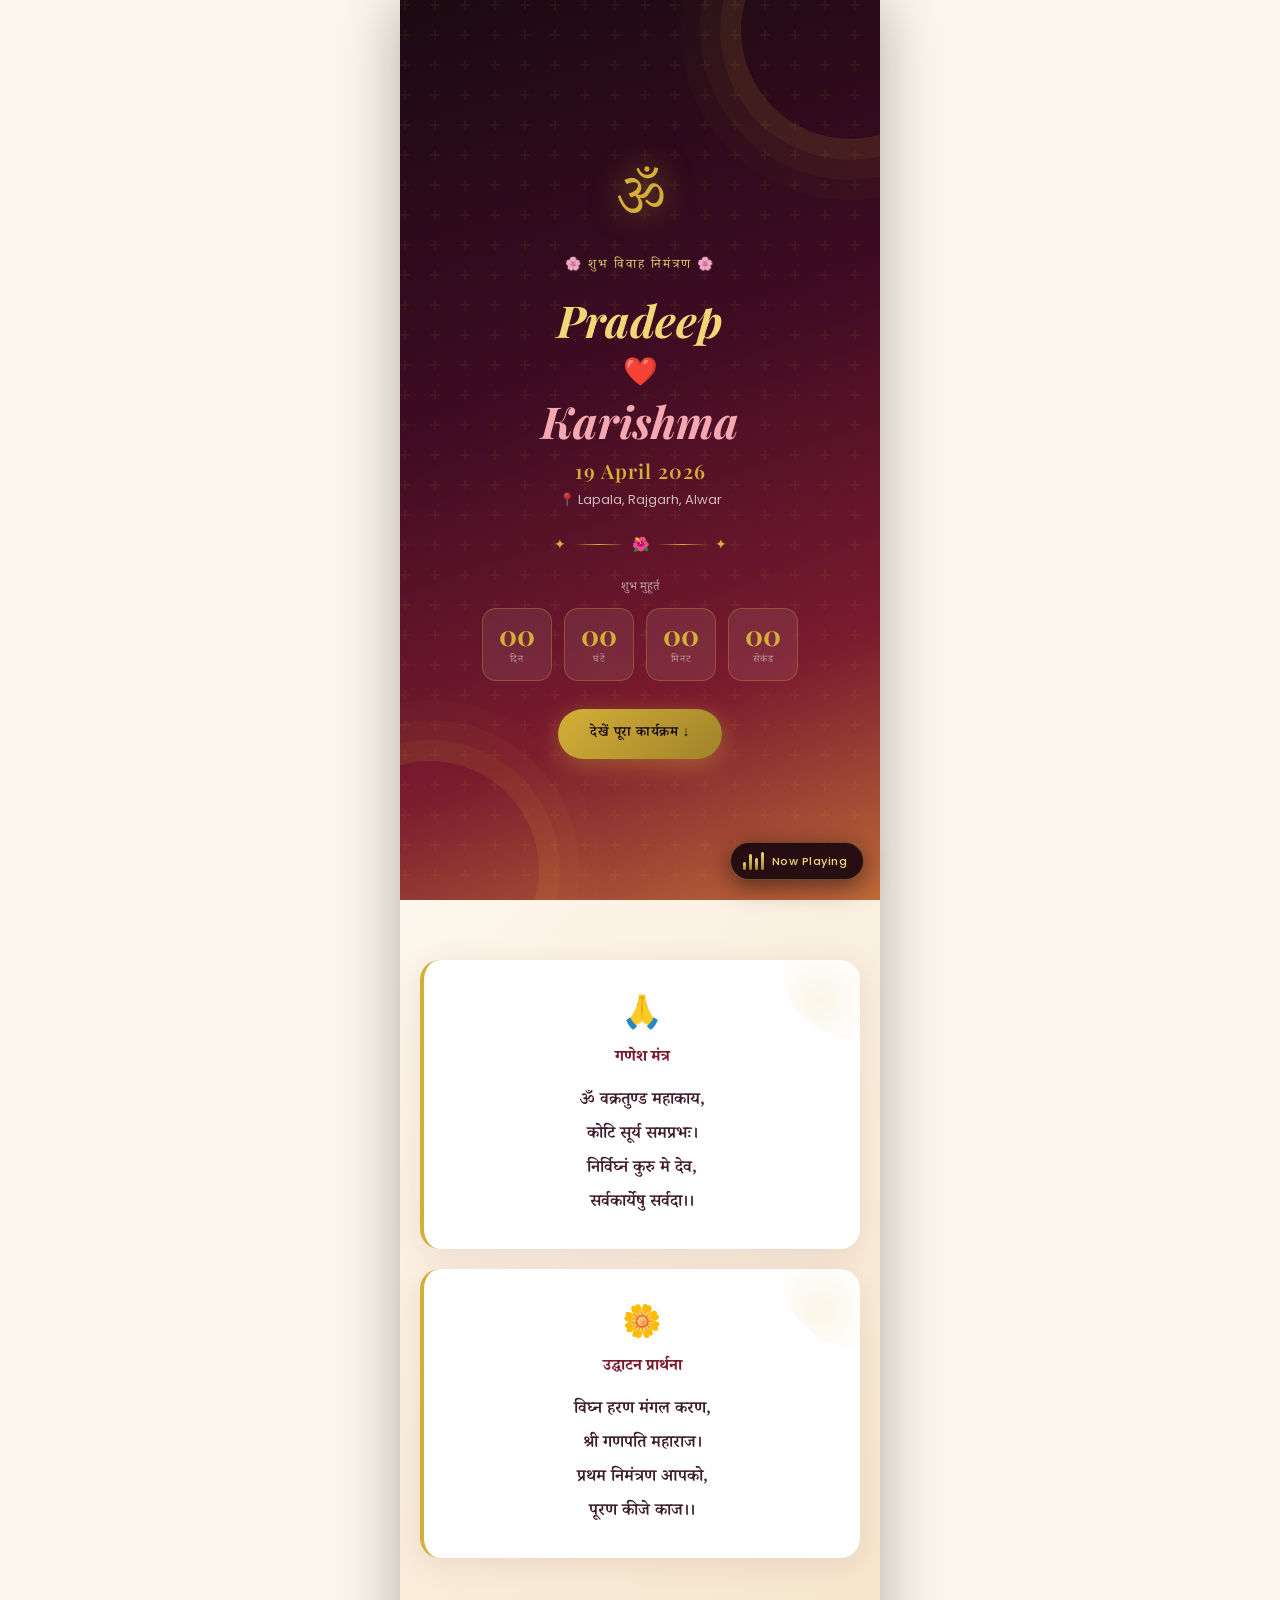
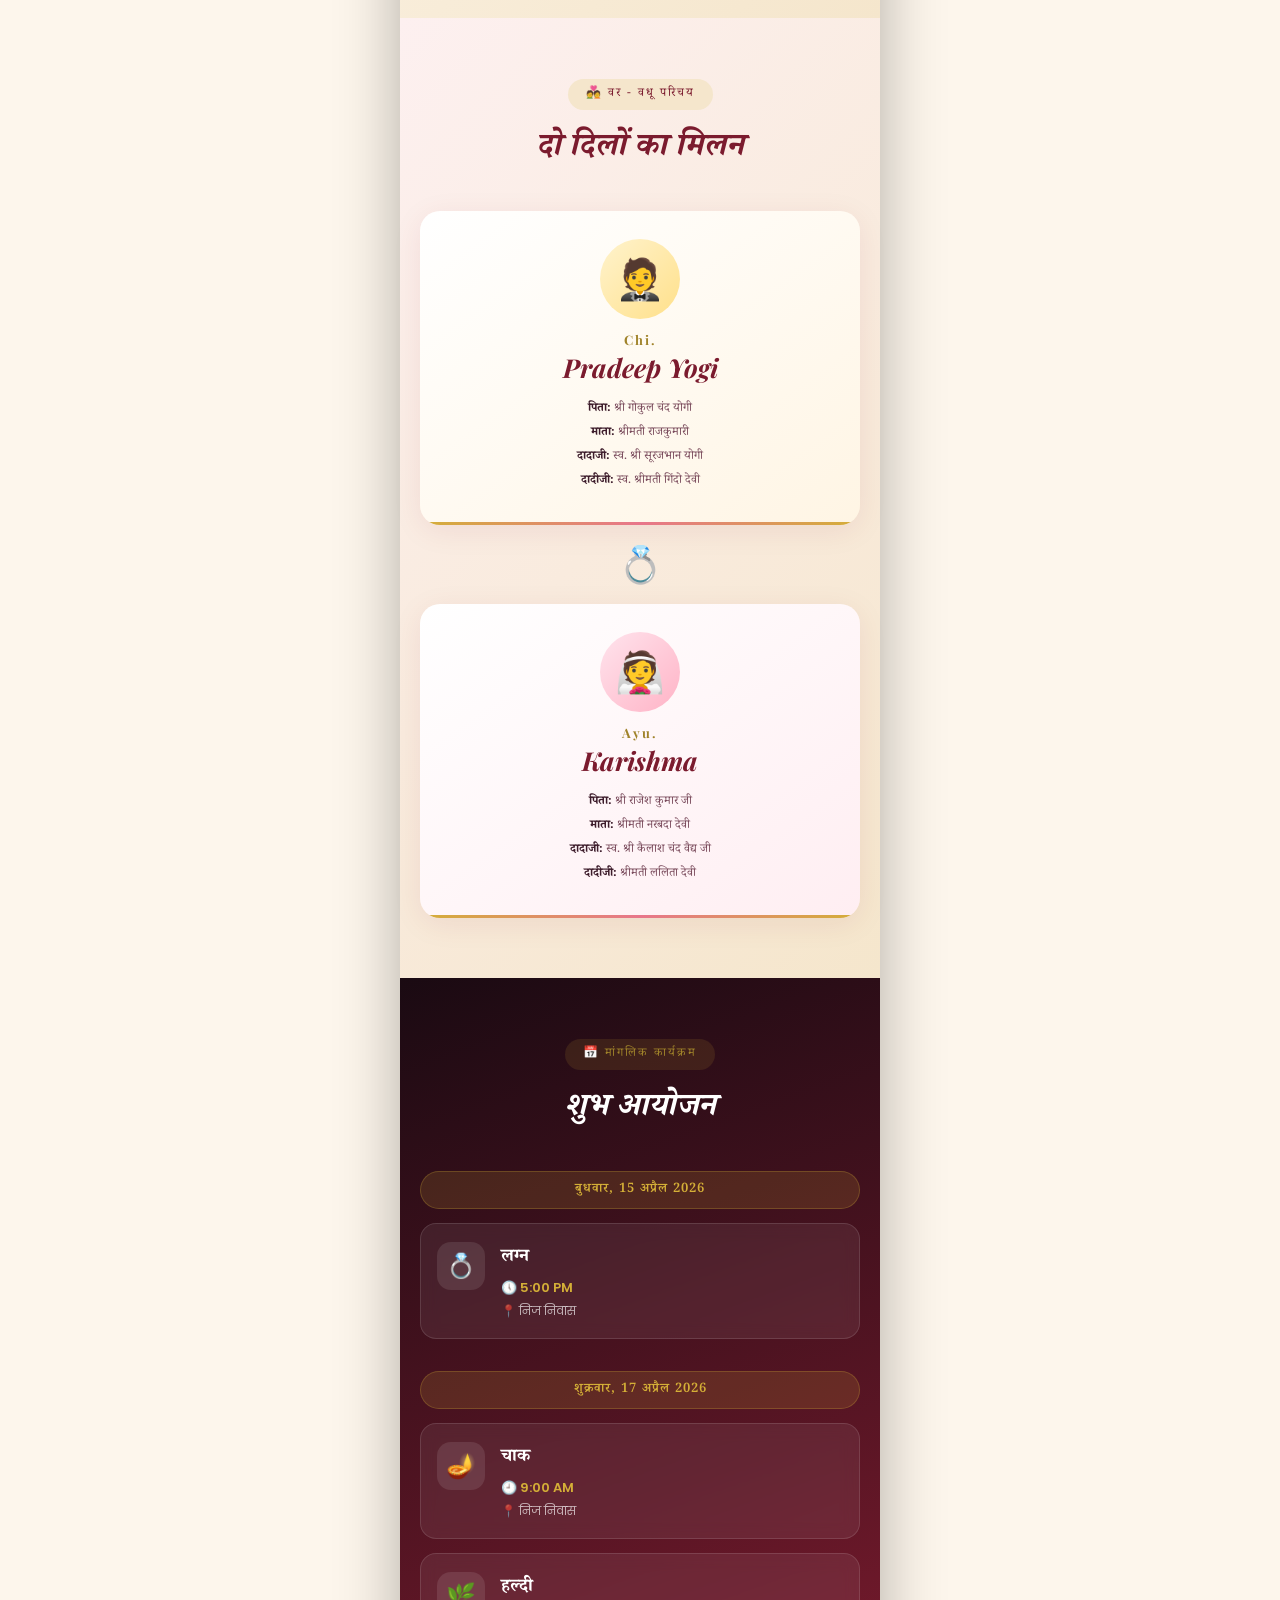
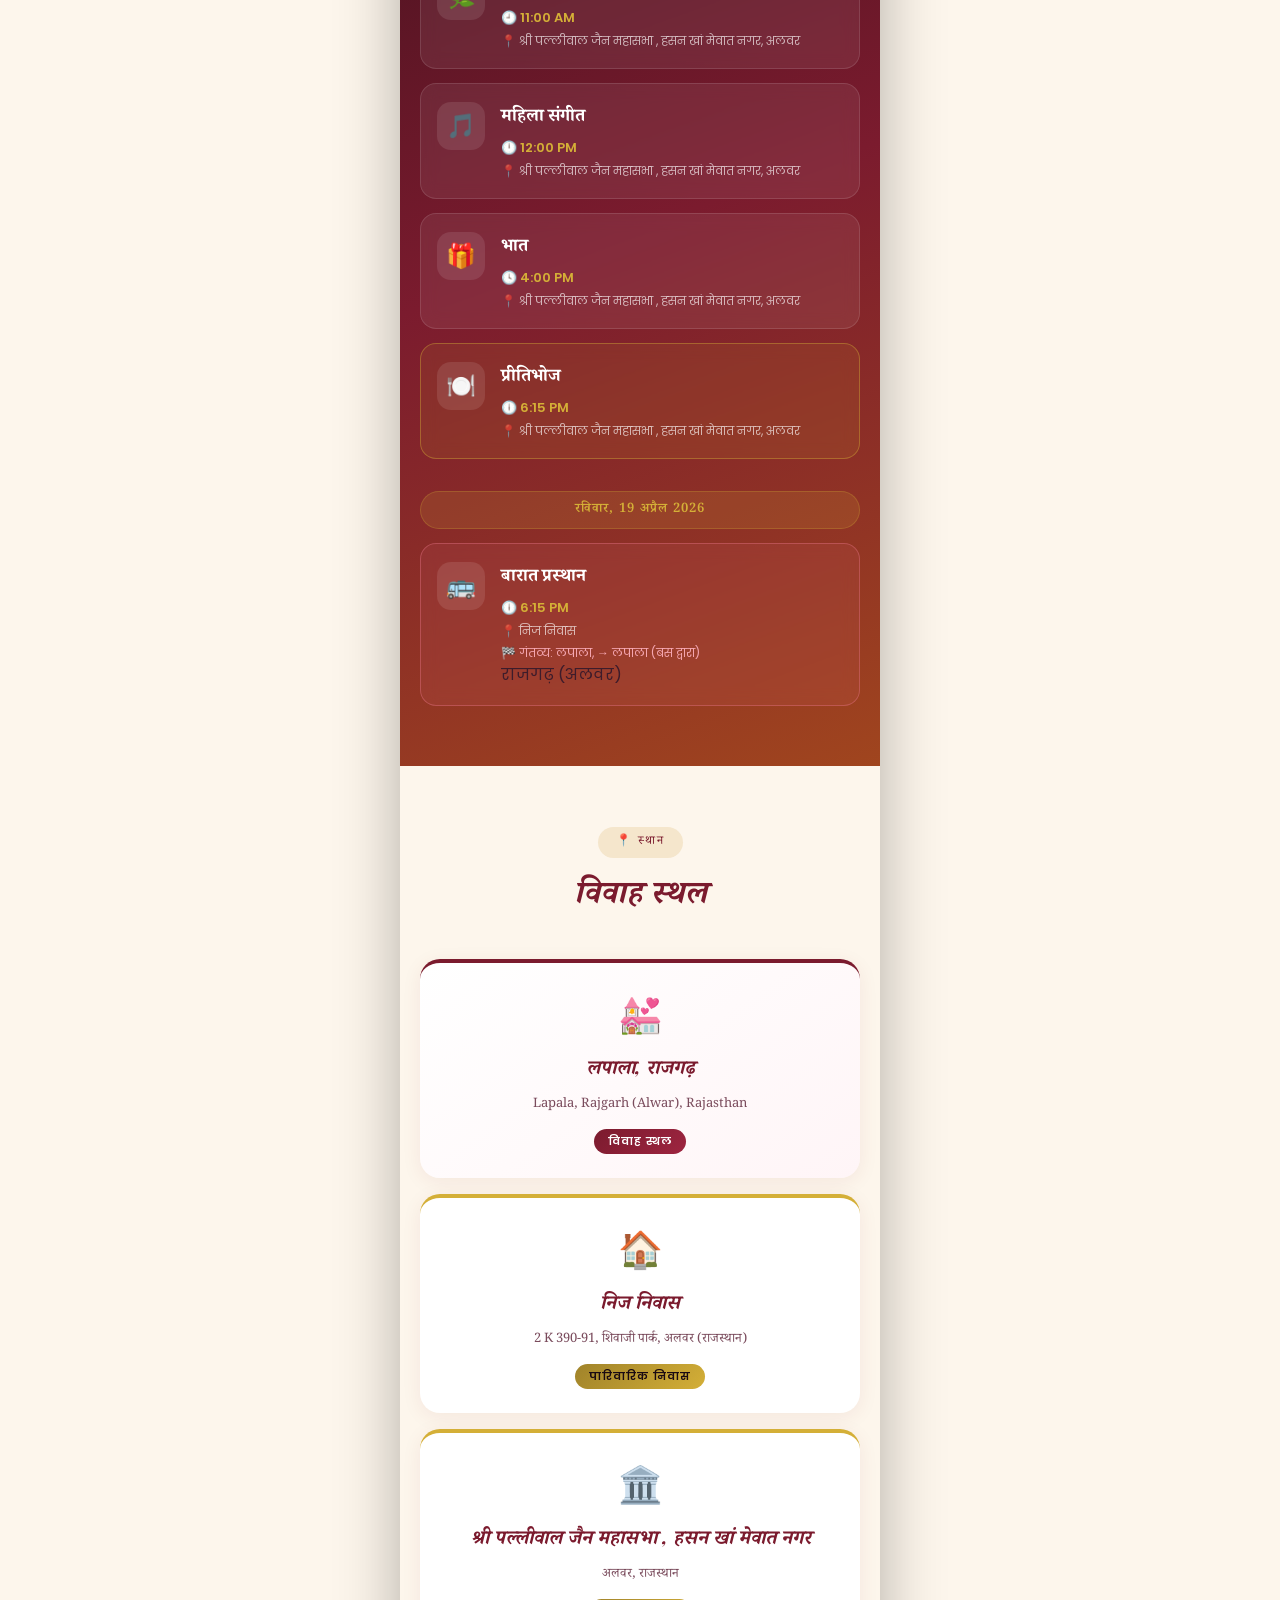
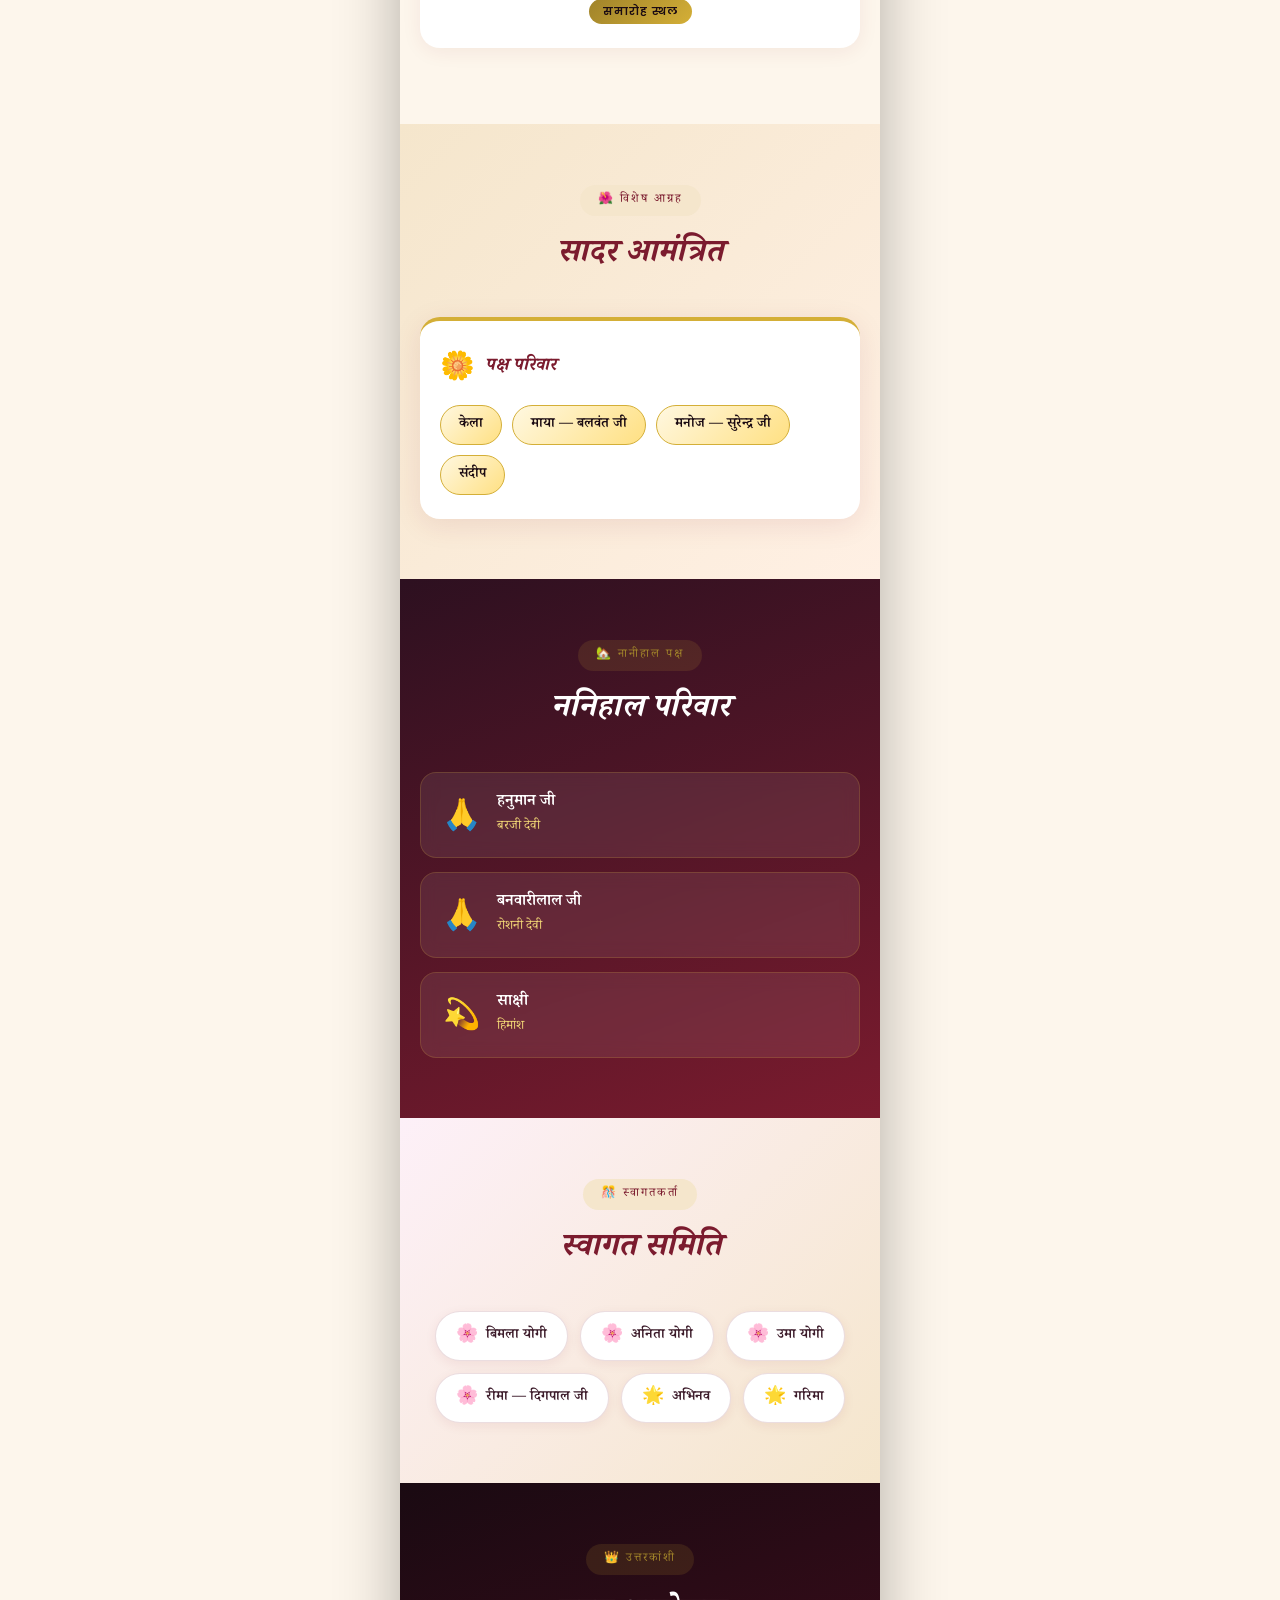
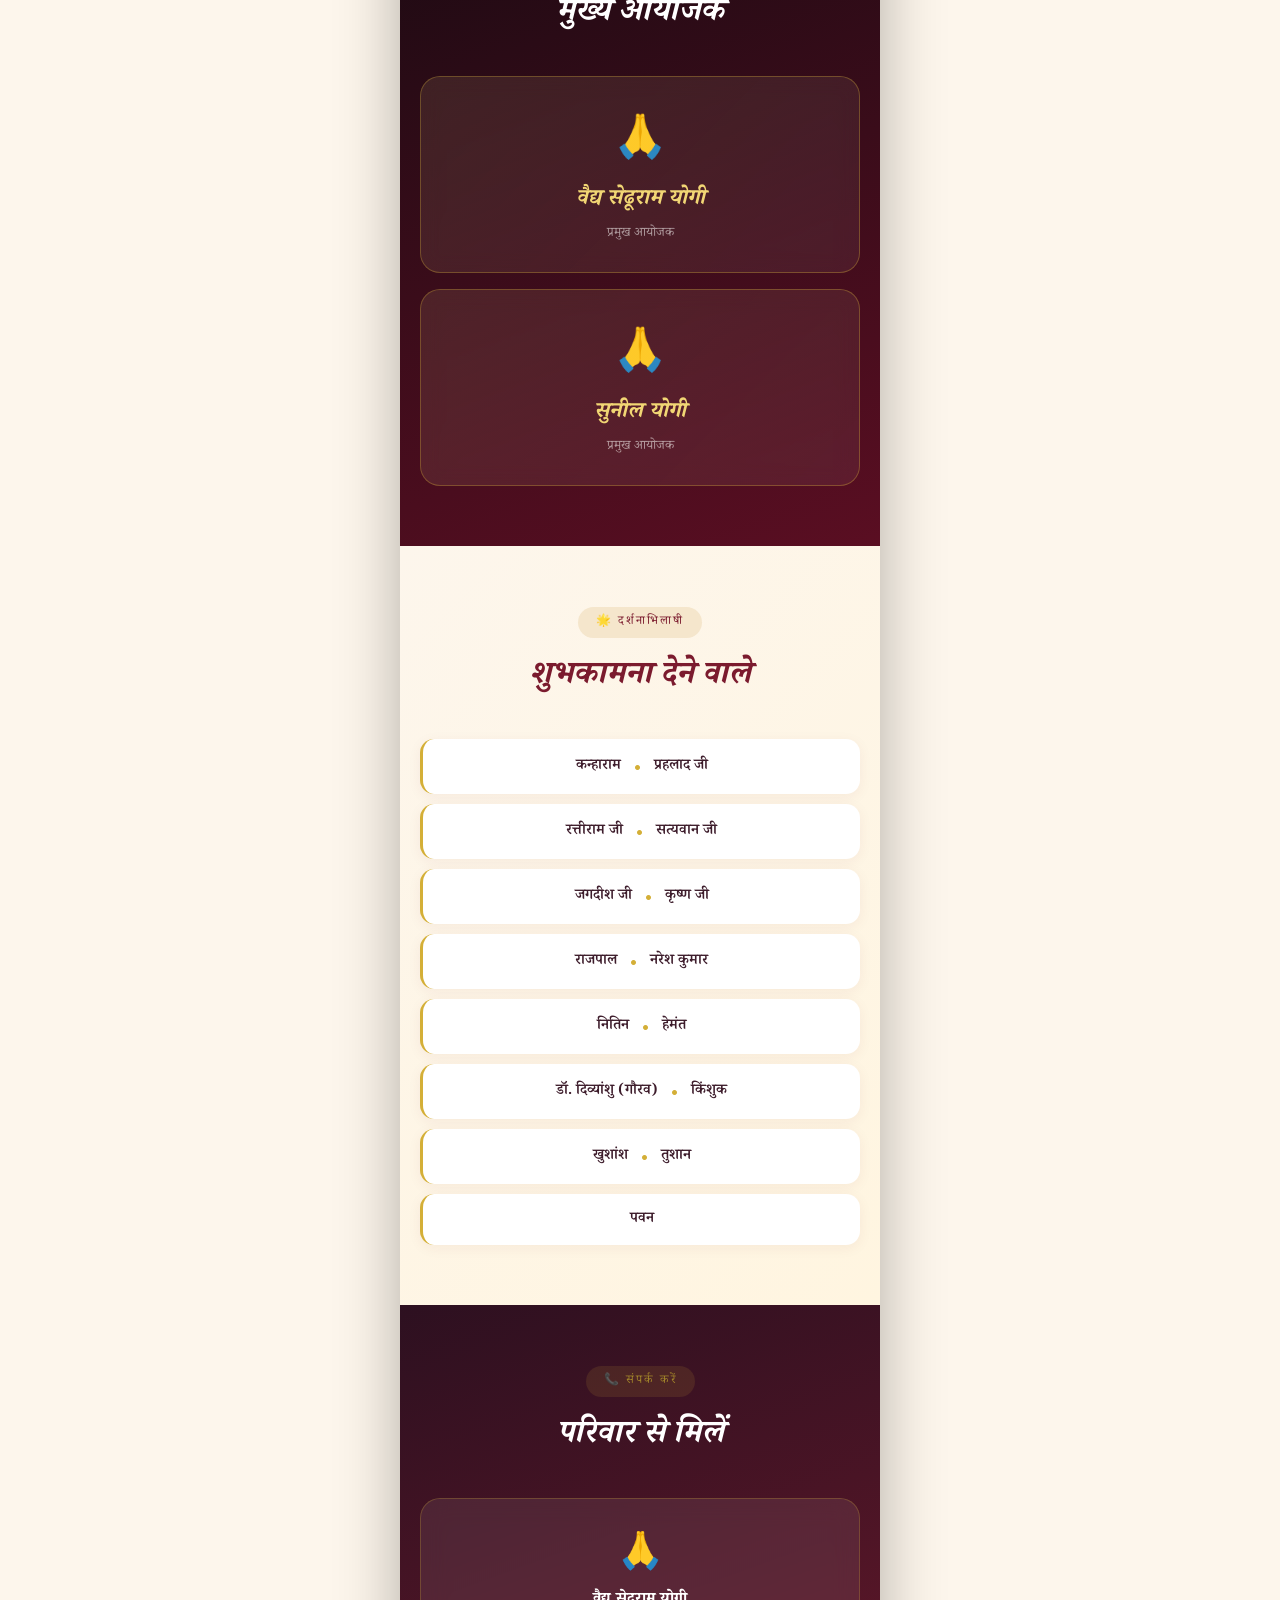
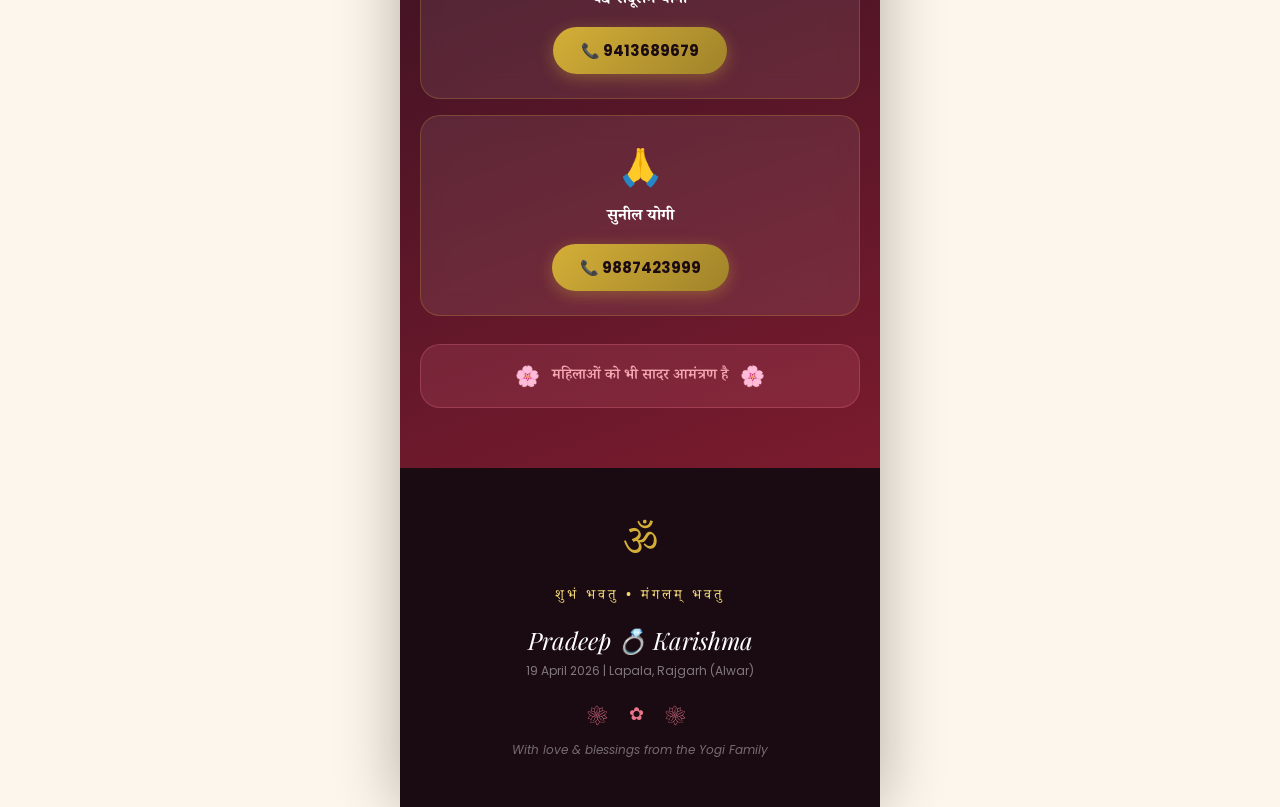
==== commit 56fad6ca: "changes" ====
--- a/index.html
+++ b/index.html
@@ -138,7 +138,7 @@
           <div class="event-card">
             <div class="event-icon-wrap"><span class="event-icon">💍</span></div>
             <div class="event-info">
-              <h4>लग्न (सगाई)</h4>
+              <h4>लग्न</h4>
               <p class="event-time">🕔 5:00 PM</p>
               <p class="event-venue">📍 निज निवास</p>
             </div>
@@ -344,6 +344,7 @@
             class="d-name">किंशुक</span></div>
         <div class="darshan-pair"><span class="d-name">खुशांश</span><span class="d-sep">•</span><span
             class="d-name">तुशान</span></div>
+        <div class="darshan-pair"><span class="d-name">पवन</span></div>
       </div>
     </div>
   </section>
